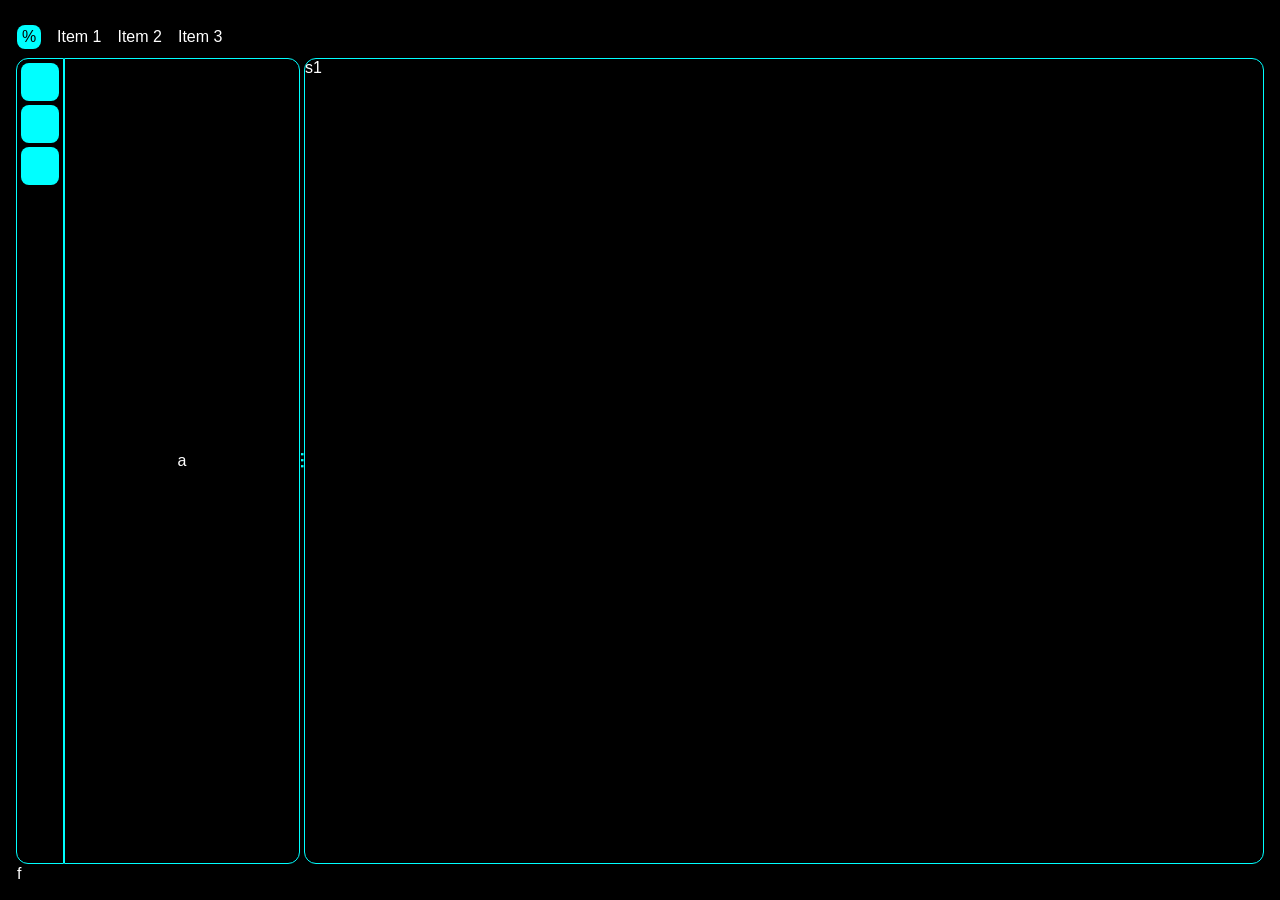
==== index.html @ e83f810a "Initial commit Co-Authored-By: Claude Opus 5.5 <noreply@anthropic.com>" ====
<!DOCTYPE html>
<html lang="pt-BR">
    <head>
        <meta charset="UTF-8">
        <meta name="viewport" content="width=device-width, initial-scale=1.0">
        <title>Design Pattern</title>
        <link rel="stylesheet" href="style.css">
    </head>
    <body>
        <header id="mHeader">
            <div id="mLogo">%</div>
            <ul id="mMenu">
                <li>Item 1</li>
                <li>Item 2</li>
                <li>Item 3</li>
            </ul>
        </header>
        <nav id="mNav">
            <ul>
                <li></li>
                <li></li>
                <li></li>
            </ul>
        </nav>
        <aside id="mAside">
            <span>a</span>
            <span class="aside-indicator">...</span>
        </aside>
        <main id="mMain">
            <section>s1</section>
            <section></section>
        </main>
        <footer id="mFooter">f</footer>
    </body>
</html>
---- style.css ----
* {
    margin: 0;
    padding: 0;
    box-sizing: border-box;
    font-family: sans-serif;
}

body {
    height: 100dvh;
    background-color: black;
    display: grid;
    grid-template-rows: auto 1fr auto;
    grid-template-columns: 48px 1fr 4fr;
    grid-template-areas:
        "mHeader mHeader mHeader"
        "mNav mAside mMain"
        "mFooter mFooter mFooter";
    padding: 1rem;
}

body > * {
    border: 1px solid #000;
    color: #fff;
}

#mHeader, #mNav, #mAside, #mMain, #mFooter {
    
}

#mHeader {
    grid-area: mHeader;
    display: grid;
    grid-auto-flow: column;
    grid-template-columns: auto 1fr;
    gap: 0.5rem;
    #mLogo {
        display: grid;
        place-items: center;
        background-color: #0ff;
        color: #000;
        width: 24px;
        height: 24px;
        margin-block: 0.5rem;
        border-radius: 0.5rem;
    }
    #mMenu {
        display: grid;
        grid-auto-flow: column;
        justify-content: start;
        li {
            list-style: none;
            padding-inline: 0.5rem;
            background-color: #000;
            height: 24px;
            margin-block: 0.5rem;
            border-radius: 0.5rem;
            cursor: pointer;
            display: grid;
            place-items: center;
            &:hover {
                background-color: #0ff;
                color: #000;
            }
        }
    }
}
#mNav {
    grid-area: mNav;
    border-color: #0ff;
    border-radius: 0.75rem 0 0 0.75rem;
    ul {
        list-style: none;
        display: grid;
        gap: 0.25rem;
        padding: 0.25rem;
        li {
            background-color: #0ff;
            aspect-ratio: 1/1;
            border-radius: 0.5rem;
            cursor: pointer;
            display: grid;
            place-items: center;
            &:hover {
                background-color: #0ff;
                color: #000;
            }
        }
    }
}
#mAside {
    grid-area: mAside;
    border-color: #0ff;
    border-radius: 0 0.75rem 0.75rem 0;
    margin-right: .25rem;
    position: relative;
    display: grid;
    place-items: center;
}

.aside-indicator {
    position: absolute;
    right: -1.00em;
    top: 50%;
    transform: translateY(-50%) rotate(90deg);
    color: #0ff;
    font-weight: 700;
    letter-spacing: 0.1rem;
    line-height: 1;
}

#mMain {
    grid-area: mMain;
    border-color: #0ff;
    border-radius: 0.75rem;
}
#mFooter {
    grid-area: mFooter;
}
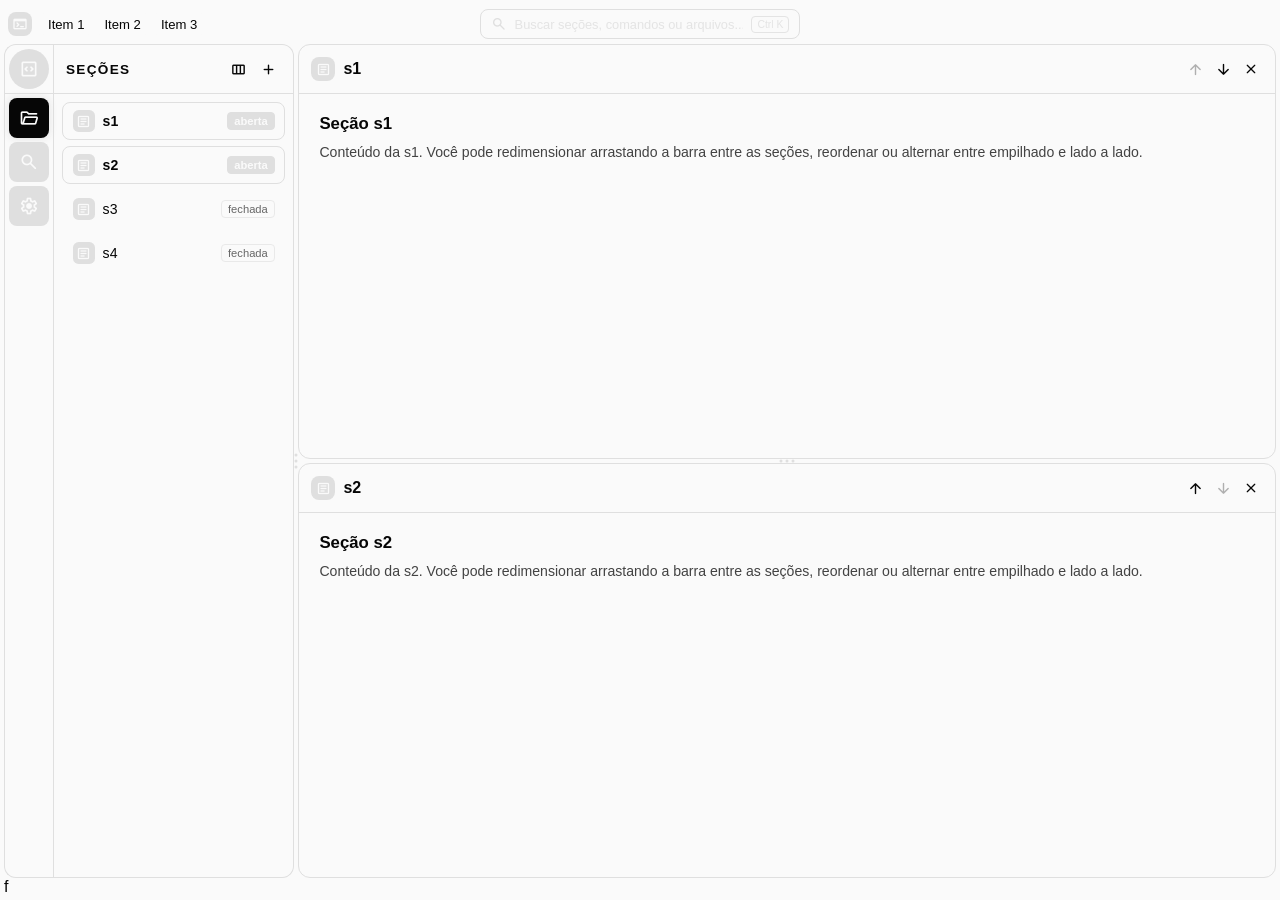
==== commit 3c49e1fc: "Atualiza interface principal do mockup" ====
--- a/index.html
+++ b/index.html
@@ -4,32 +4,81 @@
         <meta charset="UTF-8">
         <meta name="viewport" content="width=device-width, initial-scale=1.0">
         <title>Design Pattern</title>
+        <link rel="preconnect" href="https://fonts.googleapis.com">
+        <link rel="preconnect" href="https://fonts.gstatic.com" crossorigin>
+        <link href="https://fonts.googleapis.com/css2?family=Google+Sans+Flex:wght@100..900&family=Material+Symbols+Rounded:opsz,wght,FILL,GRAD@20..48,100..700,0..1,-50..200&display=swap" rel="stylesheet">
         <link rel="stylesheet" href="style.css">
     </head>
     <body>
         <header id="mHeader">
-            <div id="mLogo">%</div>
-            <ul id="mMenu">
-                <li>Item 1</li>
-                <li>Item 2</li>
-                <li>Item 3</li>
-            </ul>
+            <div class="header-left">
+                <div id="mLogo"><span class="material-symbols-rounded">terminal</span></div>
+                <ul id="mMenu">
+                    <li>Item 1</li>
+                    <li>Item 2</li>
+                    <li>Item 3</li>
+                </ul>
+            </div>
+
+            <div class="header-center">
+                <div id="smartSearchBar" class="smart-search-bar" role="search">
+                    <span class="material-symbols-rounded search-icon">search</span>
+                    <input type="text" id="smartSearchInput" class="smart-search-input" placeholder="Buscar seções, comandos ou arquivos... (Ctrl + K)" autocomplete="off" spellcheck="false">
+                    <kbd class="search-shortcut-badge">Ctrl K</kbd>
+                </div>
+                <div id="searchDropdown" class="search-dropdown" style="display: none;">
+                    <div id="searchResults" class="search-results"></div>
+                    <div class="search-footer">
+                        <span><kbd>↑</kbd><kbd>↓</kbd> Navegar</span>
+                        <span><kbd>↵</kbd> Selecionar</span>
+                        <span><kbd>Esc</kbd> Fechar</span>
+                    </div>
+                </div>
+            </div>
+
+            <div class="header-right" aria-hidden="true"></div>
         </header>
+
         <nav id="mNav">
+            <div class="nav-logo"><span class="material-symbols-rounded">code_blocks</span></div>
+            <div class="nav-divider" aria-hidden="true"></div>
             <ul>
-                <li></li>
-                <li></li>
-                <li></li>
+                <li id="navItemExplorer" class="nav-item is-active" title="Explorador de Seções (Item 1)">
+                    <span class="material-symbols-rounded">folder_open</span>
+                </li>
+                <li class="nav-item" title="Pesquisa">
+                    <span class="material-symbols-rounded">search</span>
+                </li>
+                <li class="nav-item" title="Configurações">
+                    <span class="material-symbols-rounded">settings</span>
+                </li>
             </ul>
         </nav>
+
+        <div id="mNavDivider" aria-hidden="true"></div>
+
         <aside id="mAside">
-            <span>a</span>
-            <span class="aside-indicator">...</span>
+            <header class="aside-header">
+                <span class="aside-title">SEÇÕES</span>
+                <div class="aside-actions">
+                    <button id="btnToggleLayout" class="aside-btn" title="Alternar layout (Empilhado / Lado a Lado)" type="button">
+                        <span class="material-symbols-rounded">view_agenda</span>
+                    </button>
+                    <button id="btnAddSection" class="aside-btn" title="Adicionar nova seção" type="button">
+                        <span class="material-symbols-rounded">add</span>
+                    </button>
+                </div>
+            </header>
+            <div id="asideSectionList" class="aside-section-list"></div>
+            <span class="aside-indicator" title="Arraste para redimensionar"><span class="indicator-dots"><i class="dot"></i><i class="dot"></i><i class="dot"></i></span></span>
         </aside>
+
         <main id="mMain">
-            <section>s1</section>
-            <section></section>
+            <!-- Renderizado dinamicamente pelo main.js -->
         </main>
+
         <footer id="mFooter">f</footer>
+
+        <script src="main.js"></script>
     </body>
-</html>+</html>
--- a/style.css
+++ b/style.css
@@ -1,118 +1,939 @@
+:root {
+    /* Dimensões base consistentes */
+    --nav-item-size: 40px;                 /* Tamanho exato do item (40x40px) */
+    --nav-padding: 4px;                    /* Padding interno do Nav */
+    --nav-width: calc(var(--nav-item-size) + (var(--nav-padding) * 2) + 1px); /* 40 + 8 + 1 (borda) = 49px */
+    --header-height: 49px;                 /* Altura consistente dos cabeçalhos (.section-header, .aside-header) perfeitamente alinhada com o topo do nav */
+    --gap-size: 4px;                      /* 4px de gap padrão */
+    
+    /* Cores do seu tema */
+    --color-black: #fafafa;
+    --color-white: #060606;
+    --color-cyan: #dfdfdf;
+    --color-transparent: transparent;
+}
+
 * {
     margin: 0;
     padding: 0;
     box-sizing: border-box;
-    font-family: sans-serif;
+    font-family: 'Google Sans Flex', -apple-system, BlinkMacSystemFont, sans-serif;
+}
+
+button, input, textarea, select {
+    font-family: inherit;
+}
+
+/* ================= MATERIAL SYMBOLS ROUNDED ================= */
+.material-symbols-rounded {
+    font-family: 'Material Symbols Rounded';
+    font-weight: normal;
+    font-style: normal;
+    font-size: 20px;
+    line-height: 1;
+    display: inline-block;
+    text-transform: none;
+    letter-spacing: normal;
+    word-wrap: normal;
+    white-space: nowrap;
+    direction: ltr;
+    -webkit-font-smoothing: antialiased;
+    font-variation-settings: 'FILL' 0, 'wght' 400, 'GRAD' 0, 'opsz' 24;
+    user-select: none;
+}
+
+#mLogo .material-symbols-rounded {
+    font-size: 16px;
+}
+
+.nav-logo .material-symbols-rounded,
+.nav-item .material-symbols-rounded {
+    font-size: 20px;
+}
+
+.section-icon .material-symbols-rounded,
+.aside-item-icon .material-symbols-rounded {
+    font-size: 15px;
+}
+
+.section-btn .material-symbols-rounded,
+.aside-btn .material-symbols-rounded {
+    font-size: 17px;
+}
+
+.section-close .material-symbols-rounded {
+    font-size: 16px;
+}
+
+.empty-state-icon .material-symbols-rounded {
+    font-size: 34px;
 }
 
 body {
     height: 100dvh;
-    background-color: black;
+    background-color: var(--color-black);
     display: grid;
     grid-template-rows: auto 1fr auto;
-    grid-template-columns: 48px 1fr 4fr;
+    grid-template-columns: var(--nav-width) 1px var(--aside-width, 1fr) 4fr;
     grid-template-areas:
-        "mHeader mHeader mHeader"
-        "mNav mAside mMain"
-        "mFooter mFooter mFooter";
-    padding: 1rem;
+        "mHeader mHeader mHeader mHeader"
+        "mNav mNavDivider mAside mMain"
+        "mFooter mFooter mFooter mFooter";
+    padding: var(--gap-size);
+    overflow: hidden;
 }
 
 body > * {
-    border: 1px solid #000;
-    color: #fff;
-}
-
-#mHeader, #mNav, #mAside, #mMain, #mFooter {
-    
-}
-
+    color: var(--color-white);
+}
+
+/* ================= HEADER SUPERIOR ================= */
 #mHeader {
     grid-area: mHeader;
     display: grid;
-    grid-auto-flow: column;
-    grid-template-columns: auto 1fr;
+    grid-template-columns: 1fr auto 1fr;
+    align-items: center;
+    position: relative;
+    padding-inline: 0.25rem;
+    z-index: 100;
+}
+
+.header-left {
+    display: flex;
+    align-items: center;
     gap: 0.5rem;
+    justify-self: start;
+
     #mLogo {
         display: grid;
         place-items: center;
-        background-color: #0ff;
-        color: #000;
+        background-color: var(--color-cyan);
+        color: var(--color-black);
         width: 24px;
         height: 24px;
         margin-block: 0.5rem;
         border-radius: 0.5rem;
     }
+
     #mMenu {
-        display: grid;
-        grid-auto-flow: column;
-        justify-content: start;
+        display: flex;
+        align-items: center;
+        gap: 0.25rem;
+
         li {
             list-style: none;
             padding-inline: 0.5rem;
-            background-color: #000;
+            background-color: var(--color-black);
             height: 24px;
             margin-block: 0.5rem;
             border-radius: 0.5rem;
             cursor: pointer;
             display: grid;
             place-items: center;
+            font-size: 0.82rem;
+            transition: background-color 120ms ease;
+
             &:hover {
-                background-color: #0ff;
-                color: #000;
+                background-color: var(--color-cyan);
+                color: var(--color-black);
             }
         }
     }
 }
+
+.header-center {
+    display: flex;
+    justify-content: center;
+    position: relative;
+    width: 100%;
+    min-width: 320px;
+    max-width: 480px;
+    justify-self: center;
+}
+
+/* Barra de busca inteligente */
+.smart-search-bar {
+    width: 100%;
+    height: 30px;
+    background-color: var(--color-black);
+    border: 1px solid var(--color-cyan);
+    border-radius: 0.5rem;
+    display: flex;
+    align-items: center;
+    padding: 0 0.6rem;
+    gap: 0.5rem;
+    cursor: text;
+    transition: border-color 150ms ease, box-shadow 150ms ease, background-color 150ms ease;
+
+    &:hover {
+        border-color: var(--color-white);
+        box-shadow: 0 0 0.4rem var(--color-cyan);
+    }
+
+    &:focus-within {
+        border-color: var(--color-white);
+        box-shadow: 0 0 0.6rem var(--color-cyan);
+        background-color: var(--color-black);
+    }
+
+    .search-icon {
+        font-size: 16px;
+        color: var(--color-cyan);
+        flex-shrink: 0;
+        transition: color 150ms ease;
+    }
+
+    &:focus-within .search-icon {
+        color: var(--color-white);
+    }
+
+    .smart-search-input {
+        background: transparent;
+        border: 0;
+        outline: none;
+        color: var(--color-white);
+        font-size: 0.82rem;
+        width: 100%;
+        line-height: 1;
+
+        &::placeholder {
+            color: var(--color-cyan);
+            opacity: 0.8;
+            font-size: 0.8rem;
+        }
+    }
+
+    .search-shortcut-badge {
+        font-size: 0.65rem;
+        padding: 2px 5px;
+        border-radius: 4px;
+        border: 1px solid var(--color-cyan);
+        color: var(--color-cyan);
+        white-space: nowrap;
+        opacity: 0.8;
+        flex-shrink: 0;
+        font-family: inherit;
+        user-select: none;
+    }
+}
+
+/* Painel suspenso de resultados inteligentes */
+.search-dropdown {
+    position: absolute;
+    top: calc(100% + 6px);
+    left: 0;
+    right: 0;
+    background-color: var(--color-black);
+    border: 1px solid var(--color-cyan);
+    border-radius: 0.75rem;
+    box-shadow: 0 10px 28px rgba(0, 0, 0, 0.2), 0 0 0.6rem var(--color-cyan);
+    z-index: 200;
+    overflow: hidden;
+    animation: searchDropdownFade 150ms ease;
+}
+
+@keyframes searchDropdownFade {
+    from { opacity: 0; transform: translateY(-4px); }
+    to { opacity: 1; transform: translateY(0); }
+}
+
+.search-results {
+    max-height: 320px;
+    overflow-y: auto;
+    padding: 0.4rem;
+    display: flex;
+    flex-direction: column;
+    gap: 0.2rem;
+}
+
+.search-category-title {
+    font-size: 0.68rem;
+    font-weight: 700;
+    letter-spacing: 0.08rem;
+    text-transform: uppercase;
+    color: var(--color-cyan);
+    opacity: 0.9;
+    padding: 0.4rem 0.5rem 0.2rem;
+}
+
+.search-item {
+    display: grid;
+    grid-template-columns: 24px 1fr auto;
+    gap: 0.5rem;
+    align-items: center;
+    padding: 0.45rem 0.6rem;
+    border-radius: 0.45rem;
+    cursor: pointer;
+    font-size: 0.85rem;
+    color: var(--color-white);
+    transition: background-color 100ms ease;
+    user-select: none;
+
+    .search-item-icon {
+        width: 24px;
+        height: 24px;
+        border-radius: 0.35rem;
+        background-color: var(--color-cyan);
+        color: var(--color-black);
+        display: grid;
+        place-items: center;
+        font-size: 15px;
+    }
+
+    .search-item-title {
+        overflow: hidden;
+        text-overflow: ellipsis;
+        white-space: nowrap;
+
+        mark {
+            background-color: transparent;
+            color: var(--color-cyan);
+            font-weight: 700;
+            text-decoration: underline;
+        }
+    }
+
+    .search-item-hint {
+        font-size: 0.7rem;
+        opacity: 0.7;
+        padding: 2px 6px;
+        border-radius: 4px;
+        border: 1px solid var(--color-cyan);
+    }
+
+    &:hover,
+    &.is-selected {
+        background-color: var(--color-cyan);
+        color: var(--color-black);
+
+        .search-item-icon {
+            background-color: var(--color-white);
+            color: var(--color-black);
+        }
+
+        .search-item-title mark {
+            color: var(--color-black);
+            text-decoration: none;
+            font-weight: 800;
+        }
+
+        .search-item-hint {
+            border-color: var(--color-black);
+            opacity: 1;
+        }
+    }
+}
+
+.search-no-results {
+    padding: 1.25rem;
+    text-align: center;
+    font-size: 0.85rem;
+    opacity: 0.7;
+    color: var(--color-white);
+}
+
+.search-footer {
+    display: flex;
+    justify-content: flex-end;
+    gap: 0.75rem;
+    padding: 0.4rem 0.75rem;
+    border-top: 1px solid var(--color-cyan);
+    background-color: var(--color-black);
+    font-size: 0.7rem;
+    opacity: 0.7;
+
+    span {
+        display: flex;
+        align-items: center;
+        gap: 0.25rem;
+
+        kbd {
+            padding: 1px 4px;
+            border: 1px solid var(--color-cyan);
+            border-radius: 3px;
+            font-size: 0.65rem;
+        }
+    }
+}
+
+.header-right {
+    display: flex;
+    align-items: center;
+    justify-content: flex-end;
+    justify-self: end;
+}
+
+/* ================= NAV (ACTIVITY BAR) ================= */
 #mNav {
     grid-area: mNav;
-    border-color: #0ff;
+    border: 1px solid var(--color-cyan);
+    border-right: 0;
     border-radius: 0.75rem 0 0 0.75rem;
+    display: flex;
+    flex-direction: column;
+    align-items: center;
+    padding-block: var(--nav-padding);
+    padding-inline: 0;
+    gap: var(--nav-padding);
+    width: var(--nav-width);
+
+    > .nav-logo {
+        width: var(--nav-item-size);
+        height: var(--nav-item-size);
+        background-color: var(--color-cyan);
+        color: var(--color-black);
+        border-radius: 50%;
+        cursor: pointer;
+        display: grid;
+        place-items: center;
+        flex-shrink: 0;
+    }
+
+    > .nav-divider {
+        width: 100%;
+        height: 1px;
+        background-color: var(--color-cyan);
+        flex-shrink: 0;
+    }
+
     ul {
         list-style: none;
-        display: grid;
-        gap: 0.25rem;
-        padding: 0.25rem;
+        display: flex;
+        flex-direction: column;
+        align-items: center;
+        gap: var(--nav-padding);
+        width: 100%;
+
         li {
-            background-color: #0ff;
-            aspect-ratio: 1/1;
+            background-color: var(--color-cyan);
+            color: var(--color-black);
+            width: var(--nav-item-size);
+            height: var(--nav-item-size);
             border-radius: 0.5rem;
             cursor: pointer;
             display: grid;
             place-items: center;
+            flex-shrink: 0;
+            transition: background-color 150ms ease, box-shadow 150ms ease;
+
             &:hover {
-                background-color: #0ff;
-                color: #000;
+                background-color: var(--color-white);
+                color: var(--color-black);
             }
-        }
-    }
-}
+
+            &.is-active {
+                background-color: var(--color-white);
+                color: var(--color-black);
+                box-shadow: 0 0 0.5rem var(--color-cyan);
+            }
+        }
+    }
+}
+
+#mNavDivider {
+    grid-area: mNavDivider;
+    border: 0;
+    background-color: var(--color-cyan);
+}
+
+/* ================= ASIDE ================= */
 #mAside {
     grid-area: mAside;
-    border-color: #0ff;
+    border: 1px solid var(--color-cyan);
+    border-left: 0;
     border-radius: 0 0.75rem 0.75rem 0;
-    margin-right: .25rem;
+    margin-right: var(--gap-size);
     position: relative;
+    display: flex;
+    flex-direction: column;
+    overflow: visible;
+}
+
+.aside-header {
+    width: 100%;
+    height: var(--header-height);
+    padding-inline: 0.75rem;
+    display: flex;
+    align-items: center;
+    justify-content: space-between;
+    border-bottom: 1px solid var(--color-cyan);
+    flex-shrink: 0;
+}
+
+.aside-title {
+    font-size: 0.85rem;
+    font-weight: 700;
+    letter-spacing: 0.08rem;
+    color: var(--color-white);
+}
+
+.aside-actions {
+    display: flex;
+    align-items: center;
+    gap: 0.25rem;
+}
+
+.aside-btn {
+    width: 26px;
+    height: 26px;
+    border: 0;
+    background-color: transparent;
+    color: var(--color-white);
+    border-radius: 0.35rem;
+    cursor: pointer;
     display: grid;
     place-items: center;
-}
-
+    font-size: 1rem;
+    line-height: 1;
+
+    &:hover {
+        background-color: var(--color-cyan);
+        color: var(--color-black);
+    }
+}
+
+/* ================= ASIDE SECTION LIST ================= */
+.aside-section-list {
+    display: flex;
+    flex-direction: column;
+    gap: 0.35rem;
+    padding: 0.5rem;
+    overflow-y: auto;
+    flex: 1;
+}
+
+.aside-section-item {
+    display: grid;
+    grid-template-columns: 22px 1fr auto;
+    gap: 0.5rem;
+    align-items: center;
+    padding: 0.45rem 0.6rem;
+    border-radius: 0.5rem;
+    cursor: pointer;
+    user-select: none;
+    font-size: 0.88rem;
+    border: 1px solid transparent;
+    transition: background-color 120ms ease, border-color 120ms ease;
+
+    &:hover {
+        background-color: var(--color-cyan);
+        color: var(--color-black);
+    }
+
+    &.is-open {
+        border-color: var(--color-cyan);
+        font-weight: 600;
+    }
+}
+
+.aside-item-icon {
+    width: 22px;
+    height: 22px;
+    border-radius: 0.35rem;
+    background-color: var(--color-cyan);
+    color: var(--color-black);
+    display: grid;
+    place-items: center;
+    font-size: 0.75rem;
+    font-weight: bold;
+}
+
+.aside-item-title {
+    overflow: hidden;
+    text-overflow: ellipsis;
+    white-space: nowrap;
+}
+
+.aside-item-badge {
+    font-size: 0.7rem;
+    padding: 2px 6px;
+    border-radius: 4px;
+    opacity: 0.6;
+    border: 1px solid var(--color-cyan);
+}
+
+.aside-section-item.is-open .aside-item-badge {
+    opacity: 1;
+    background-color: var(--color-cyan);
+    color: var(--color-black);
+}
+
+.aside-section-item:hover.is-open .aside-item-badge {
+    background-color: var(--color-white);
+    color: var(--color-black);
+}
+
+/* ================= RESIZE INDICATOR ASIDE ================= */
 .aside-indicator {
     position: absolute;
-    right: -1.00em;
-    top: 50%;
-    transform: translateY(-50%) rotate(90deg);
-    color: #0ff;
-    font-weight: 700;
-    letter-spacing: 0.1rem;
-    line-height: 1;
-}
-
+    left: calc(100% + 1px);
+    top: 0;
+    bottom: 0;
+    width: var(--gap-size);
+    cursor: col-resize;
+    user-select: none;
+    z-index: 20;
+    display: flex;
+    align-items: center;
+    justify-content: center;
+    background-color: transparent;
+    transition: background-color 150ms ease, box-shadow 150ms ease;
+    flex-shrink: 0;
+    margin: 0;
+
+    &::before {
+        content: '';
+        position: absolute;
+        left: -4px;
+        right: -4px;
+        top: 0;
+        bottom: 0;
+    }
+
+    .indicator-dots {
+        position: absolute;
+        top: 50%;
+        left: 50%;
+        transform: translate(-50%, -50%);
+        display: flex;
+        flex-direction: column;
+        align-items: center;
+        justify-content: center;
+        gap: 3px;
+        pointer-events: none;
+        z-index: 2;
+
+        .dot {
+            width: 3px;
+            height: 3px;
+            background-color: var(--color-cyan);
+            border-radius: 50%;
+            display: block;
+            transition: background-color 150ms ease;
+            flex-shrink: 0;
+        }
+    }
+
+    &:hover {
+        background-color: var(--color-white);
+        box-shadow: 0 0 0.5rem var(--color-cyan);
+        border-radius: 2px;
+
+        .indicator-dots .dot {
+            background-color: var(--color-black);
+        }
+    }
+}
+
+/* ================= MAIN (FLEX LAYOUT DINÂMICO) ================= */
 #mMain {
     grid-area: mMain;
-    border-color: #0ff;
+    position: relative;
+    display: flex;
+    flex-direction: column;
+    gap: 0;
+    overflow: visible;
+    min-height: 0;
+    min-width: 0;
+}
+
+#mMain.is-side-by-side {
+    flex-direction: row;
+}
+
+/* ================= SEÇÕES NO MAIN ================= */
+.main-section {
+    display: flex;
+    flex-direction: column;
+    border: 1px solid var(--color-cyan);
     border-radius: 0.75rem;
-}
+    position: relative;
+    overflow: visible;
+    min-height: 60px;
+    min-width: 60px;
+    flex: 1 1 0px;
+    background-color: var(--color-black);
+    transition: box-shadow 150ms ease, border-color 150ms ease;
+
+    &.is-drag-over {
+        border-color: var(--color-white);
+        box-shadow: 0 0 0.75rem var(--color-cyan);
+    }
+}
+
+.section-header {
+    width: 100%;
+    height: var(--header-height);
+    padding-inline: 0.75rem;
+    display: flex;
+    align-items: center;
+    justify-content: space-between;
+    border-bottom: 1px solid var(--color-cyan);
+    border-radius: 0.75rem 0.75rem 0 0;
+    flex-shrink: 0;
+    cursor: grab;
+    user-select: none;
+
+    &:active {
+        cursor: grabbing;
+    }
+}
+
+.section-header-left {
+    display: flex;
+    align-items: center;
+    gap: 0.5rem;
+    min-width: 0;
+}
+
+.section-icon {
+    width: 24px;
+    height: 24px;
+    display: grid;
+    place-items: center;
+    background-color: var(--color-cyan);
+    color: var(--color-black);
+    border-radius: 0.5rem;
+    flex-shrink: 0;
+}
+
+.section-title {
+    min-width: 0;
+    font-weight: 600;
+}
+
+.section-header-actions {
+    display: flex;
+    align-items: center;
+    gap: 0.25rem;
+}
+
+.section-btn {
+    width: 24px;
+    height: 24px;
+    border: 0;
+    padding: 0;
+    display: grid;
+    place-items: center;
+    background-color: var(--color-transparent);
+    color: var(--color-white);
+    font: inherit;
+    font-size: 0.9rem;
+    line-height: 1;
+    cursor: pointer;
+    border-radius: 0.25rem;
+
+    &:hover {
+        background-color: var(--color-cyan);
+        color: var(--color-black);
+    }
+}
+
+.section-close {
+    width: 24px;
+    height: 24px;
+    border: 0;
+    padding: 0;
+    display: grid;
+    place-items: center;
+    background-color: var(--color-transparent);
+    color: var(--color-white);
+    font: inherit;
+    font-size: 1.1rem;
+    line-height: 1;
+    cursor: pointer;
+    border-radius: 0.25rem;
+
+    &:hover {
+        background-color: var(--color-cyan);
+        color: var(--color-black);
+    }
+}
+
+.section-body {
+    padding: 1.25rem;
+    flex: 1;
+    overflow-y: auto;
+    color: var(--color-white);
+
+    h3 {
+        font-size: 1.05rem;
+        margin-bottom: 0.5rem;
+        font-weight: 600;
+    }
+
+    p {
+        font-size: 0.88rem;
+        opacity: 0.75;
+        line-height: 1.45;
+    }
+}
+
+/* ================= DIVISÓRIAS ENTRE SEÇÕES ================= */
+.section-divider {
+    position: relative;
+    width: 100%;
+    height: var(--gap-size);
+    cursor: row-resize;
+    user-select: none;
+    z-index: 20;
+    display: flex;
+    align-items: center;
+    justify-content: center;
+    background-color: transparent;
+    transition: background-color 150ms ease, box-shadow 150ms ease;
+    flex-shrink: 0;
+    margin: 0;
+
+    &::before {
+        content: '';
+        position: absolute;
+        top: -4px;
+        bottom: -4px;
+        left: 0;
+        right: 0;
+    }
+
+    .indicator-dots {
+        position: absolute;
+        top: 50%;
+        left: 50%;
+        transform: translate(-50%, -50%);
+        display: flex;
+        flex-direction: row;
+        align-items: center;
+        justify-content: center;
+        gap: 3px;
+        pointer-events: none;
+        z-index: 2;
+
+        .dot {
+            width: 3px;
+            height: 3px;
+            background-color: var(--color-cyan);
+            border-radius: 50%;
+            display: block;
+            transition: background-color 150ms ease;
+            flex-shrink: 0;
+        }
+    }
+
+    &:hover {
+        background-color: var(--color-white);
+        box-shadow: 0 0 0.5rem var(--color-cyan);
+        border-radius: 2px;
+
+        .indicator-dots .dot {
+            background-color: var(--color-black);
+        }
+    }
+}
+
+#mMain.is-side-by-side .section-divider {
+    width: var(--gap-size);
+    height: 100%;
+    cursor: col-resize;
+    margin: 0;
+
+    &::before {
+        content: '';
+        position: absolute;
+        left: -4px;
+        right: -4px;
+        top: 0;
+        bottom: 0;
+    }
+
+    .indicator-dots {
+        flex-direction: column;
+    }
+}
+
+/* ================= ESTADO VAZIO (NENHUMA SEÇÃO ABERTA) ================= */
+.empty-state {
+    width: 100%;
+    height: 100%;
+    border: 1px solid var(--color-cyan);
+    border-radius: 0.75rem;
+    display: flex;
+    flex-direction: column;
+    align-items: center;
+    justify-content: center;
+    text-align: center;
+    padding: 2.5rem;
+    gap: 1rem;
+    background-color: var(--color-black);
+    color: var(--color-white);
+    animation: fadeIn 200ms ease;
+}
+
+@keyframes fadeIn {
+    from { opacity: 0; transform: scale(0.98); }
+    to { opacity: 1; transform: scale(1); }
+}
+
+.empty-state-icon {
+    width: 64px;
+    height: 64px;
+    border-radius: 1.25rem;
+    background-color: var(--color-cyan);
+    color: var(--color-black);
+    display: grid;
+    place-items: center;
+    font-size: 2rem;
+    font-weight: 700;
+    box-shadow: 0 0 1rem rgba(223, 223, 223, 0.2);
+}
+
+.empty-state-title {
+    font-size: 1.35rem;
+    font-weight: 600;
+}
+
+.empty-state-desc {
+    font-size: 0.92rem;
+    opacity: 0.75;
+    max-width: 400px;
+    line-height: 1.5;
+}
+
+.empty-state-btn {
+    margin-top: 0.5rem;
+    padding: 0.65rem 1.25rem;
+    background-color: var(--color-cyan);
+    color: var(--color-black);
+    border: 0;
+    border-radius: 0.5rem;
+    font-weight: 600;
+    font-size: 0.95rem;
+    cursor: pointer;
+    transition: background-color 150ms ease, box-shadow 150ms ease, transform 100ms ease;
+
+    &:hover {
+        background-color: var(--color-white);
+        box-shadow: 0 0 0.6rem var(--color-cyan);
+        transform: translateY(-1px);
+    }
+
+    &:active {
+        transform: translateY(0);
+    }
+}
+
+/* ================= FOOTER ================= */
 #mFooter {
     grid-area: mFooter;
-}+}
+
+/* ================= ACTIVE DRAG STATES ================= */
+body.is-resizing-col,
+body.is-resizing-col * {
+    cursor: col-resize !important;
+    user-select: none !important;
+}
+
+body.is-resizing-row,
+body.is-resizing-row * {
+    cursor: row-resize !important;
+    user-select: none !important;
+}
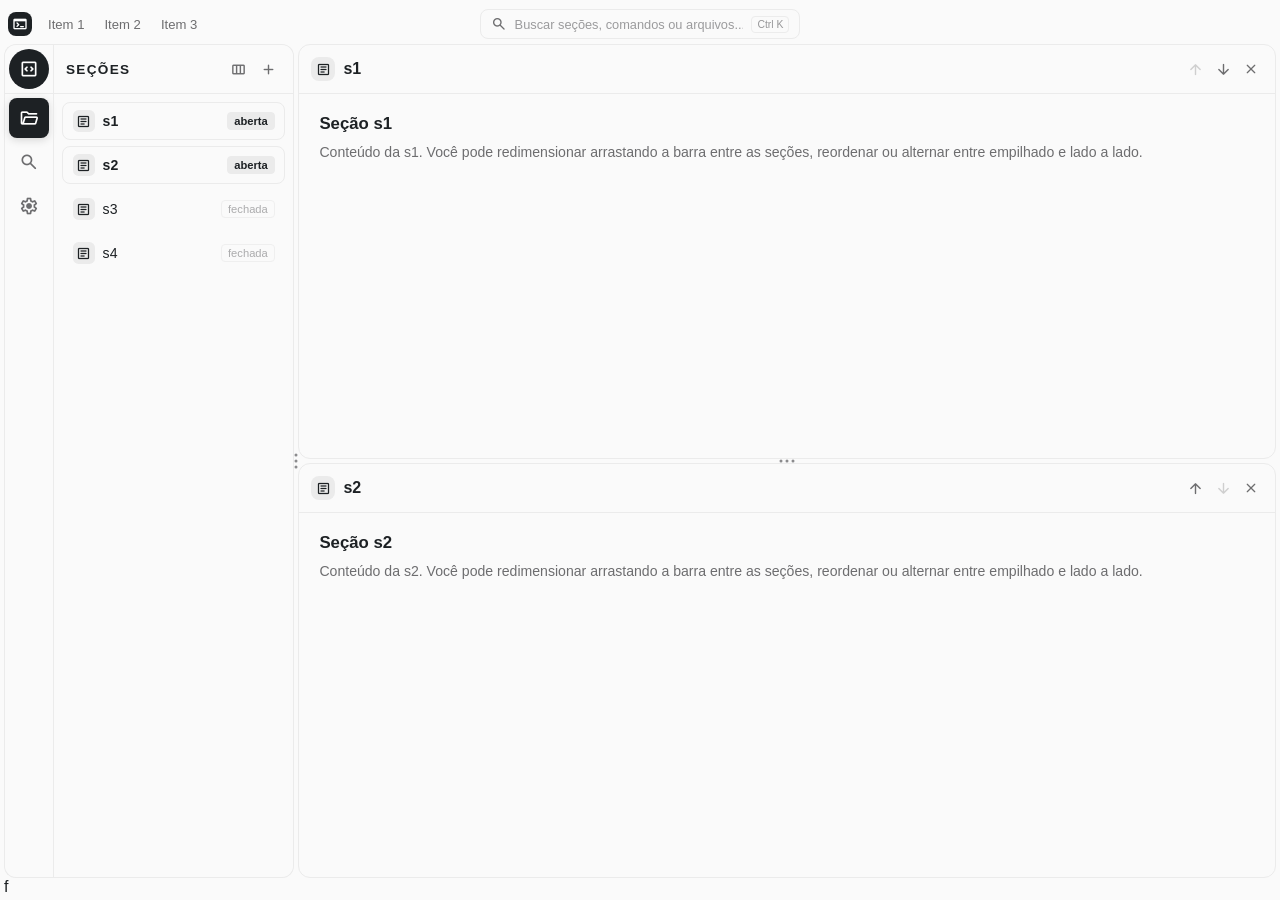
==== commit 69b0f06d: "Atualiza interface e comportamento" ====
--- a/index.html
+++ b/index.html
@@ -67,6 +67,9 @@
                     <button id="btnAddSection" class="aside-btn" title="Adicionar nova seção" type="button">
                         <span class="material-symbols-rounded">add</span>
                     </button>
+                    <button id="btnCloseAsideMobile" class="aside-btn aside-close-mobile" title="Recolher painel" type="button">
+                        <span class="material-symbols-rounded">expand_more</span>
+                    </button>
                 </div>
             </header>
             <div id="asideSectionList" class="aside-section-list"></div>
--- a/style.css
+++ b/style.css
@@ -6,11 +6,20 @@
     --header-height: 49px;                 /* Altura consistente dos cabeçalhos (.section-header, .aside-header) perfeitamente alinhada com o topo do nav */
     --gap-size: 4px;                      /* 4px de gap padrão */
     
-    /* Cores do seu tema */
+    /* Cores extraídas diretamente da imagem de referência */
     --color-black: #fafafa;
-    --color-white: #060606;
-    --color-cyan: #dfdfdf;
+    --color-white: #1d2124;
+    --color-cyan: #ebebeb;
     --color-transparent: transparent;
+
+    /* Variáveis semânticas baseadas na paleta da imagem */
+    --color-text-primary: #1d2124;        /* Títulos e textos de destaque (#1d2124) */
+    --color-text-secondary: #6d6d6f;      /* Corpo, descrições e itens secundários (#6d6d6f) */
+    --color-text-muted: #8b8b8d;          /* Breadcrumbs, datas, legendas e atalhos (#8b8b8d) */
+    --color-outline: #ebebeb;             /* Contorno padrão de cards, inputs e divisórias (#ebebeb) */
+    --color-outline-focus: #d7d7d9;       /* Contorno em foco / hover (#d7d7d9) */
+    --color-bg-card: #ffffff;             /* Fundo branco dos cards (#ffffff) */
+    --color-bg-nav: #f9f9fa;              /* Fundo suave do menu/navegação (#f9f9fa) */
 }
 
 * {
@@ -107,8 +116,8 @@
     #mLogo {
         display: grid;
         place-items: center;
-        background-color: var(--color-cyan);
-        color: var(--color-black);
+        background-color: var(--color-text-primary);
+        color: #ffffff;
         width: 24px;
         height: 24px;
         margin-block: 0.5rem;
@@ -123,7 +132,8 @@
         li {
             list-style: none;
             padding-inline: 0.5rem;
-            background-color: var(--color-black);
+            background-color: transparent;
+            color: var(--color-text-secondary);
             height: 24px;
             margin-block: 0.5rem;
             border-radius: 0.5rem;
@@ -131,11 +141,11 @@
             display: grid;
             place-items: center;
             font-size: 0.82rem;
-            transition: background-color 120ms ease;
+            transition: background-color 120ms ease, color 120ms ease;
 
             &:hover {
-                background-color: var(--color-cyan);
-                color: var(--color-black);
+                background-color: var(--color-outline);
+                color: var(--color-text-primary);
             }
         }
     }
@@ -178,27 +188,27 @@
 
     .search-icon {
         font-size: 16px;
-        color: var(--color-cyan);
+        color: var(--color-text-secondary);
         flex-shrink: 0;
         transition: color 150ms ease;
     }
 
     &:focus-within .search-icon {
-        color: var(--color-white);
+        color: var(--color-text-primary);
     }
 
     .smart-search-input {
         background: transparent;
         border: 0;
         outline: none;
-        color: var(--color-white);
+        color: var(--color-text-primary);
         font-size: 0.82rem;
         width: 100%;
         line-height: 1;
 
         &::placeholder {
-            color: var(--color-cyan);
-            opacity: 0.8;
+            color: var(--color-text-muted);
+            opacity: 0.85;
             font-size: 0.8rem;
         }
     }
@@ -207,10 +217,10 @@
         font-size: 0.65rem;
         padding: 2px 5px;
         border-radius: 4px;
-        border: 1px solid var(--color-cyan);
-        color: var(--color-cyan);
+        border: 1px solid var(--color-outline);
+        color: var(--color-text-muted);
         white-space: nowrap;
-        opacity: 0.8;
+        opacity: 0.9;
         flex-shrink: 0;
         font-family: inherit;
         user-select: none;
@@ -251,8 +261,8 @@
     font-weight: 700;
     letter-spacing: 0.08rem;
     text-transform: uppercase;
-    color: var(--color-cyan);
-    opacity: 0.9;
+    color: var(--color-text-muted);
+    opacity: 1;
     padding: 0.4rem 0.5rem 0.2rem;
 }
 
@@ -273,11 +283,12 @@
         width: 24px;
         height: 24px;
         border-radius: 0.35rem;
-        background-color: var(--color-cyan);
-        color: var(--color-black);
+        background-color: var(--color-outline);
+        color: var(--color-text-primary);
         display: grid;
         place-items: center;
         font-size: 15px;
+        transition: background-color 100ms ease, color 100ms ease;
     }
 
     .search-item-title {
@@ -287,7 +298,7 @@
 
         mark {
             background-color: transparent;
-            color: var(--color-cyan);
+            color: var(--color-text-primary);
             font-weight: 700;
             text-decoration: underline;
         }
@@ -298,27 +309,29 @@
         opacity: 0.7;
         padding: 2px 6px;
         border-radius: 4px;
-        border: 1px solid var(--color-cyan);
+        border: 1px solid var(--color-outline);
+        color: var(--color-text-muted);
     }
 
     &:hover,
     &.is-selected {
-        background-color: var(--color-cyan);
-        color: var(--color-black);
+        background-color: var(--color-outline);
+        color: var(--color-text-primary);
 
         .search-item-icon {
-            background-color: var(--color-white);
-            color: var(--color-black);
+            background-color: var(--color-text-primary);
+            color: #ffffff;
         }
 
         .search-item-title mark {
-            color: var(--color-black);
-            text-decoration: none;
+            color: var(--color-text-primary);
+            text-decoration: underline;
             font-weight: 800;
         }
 
         .search-item-hint {
-            border-color: var(--color-black);
+            border-color: var(--color-text-secondary);
+            color: var(--color-text-primary);
             opacity: 1;
         }
     }
@@ -337,10 +350,10 @@
     justify-content: flex-end;
     gap: 0.75rem;
     padding: 0.4rem 0.75rem;
-    border-top: 1px solid var(--color-cyan);
+    border-top: 1px solid var(--color-outline);
     background-color: var(--color-black);
     font-size: 0.7rem;
-    opacity: 0.7;
+    color: var(--color-text-muted);
 
     span {
         display: flex;
@@ -349,9 +362,10 @@
 
         kbd {
             padding: 1px 4px;
-            border: 1px solid var(--color-cyan);
+            border: 1px solid var(--color-outline);
             border-radius: 3px;
             font-size: 0.65rem;
+            color: var(--color-text-muted);
         }
     }
 }
@@ -380,8 +394,8 @@
     > .nav-logo {
         width: var(--nav-item-size);
         height: var(--nav-item-size);
-        background-color: var(--color-cyan);
-        color: var(--color-black);
+        background-color: var(--color-text-primary);
+        color: #ffffff;
         border-radius: 50%;
         cursor: pointer;
         display: grid;
@@ -392,7 +406,7 @@
     > .nav-divider {
         width: 100%;
         height: 1px;
-        background-color: var(--color-cyan);
+        background-color: var(--color-outline);
         flex-shrink: 0;
     }
 
@@ -405,8 +419,8 @@
         width: 100%;
 
         li {
-            background-color: var(--color-cyan);
-            color: var(--color-black);
+            background-color: transparent;
+            color: var(--color-text-secondary);
             width: var(--nav-item-size);
             height: var(--nav-item-size);
             border-radius: 0.5rem;
@@ -414,17 +428,17 @@
             display: grid;
             place-items: center;
             flex-shrink: 0;
-            transition: background-color 150ms ease, box-shadow 150ms ease;
+            transition: background-color 150ms ease, color 150ms ease, box-shadow 150ms ease;
 
             &:hover {
-                background-color: var(--color-white);
-                color: var(--color-black);
+                background-color: var(--color-outline);
+                color: var(--color-text-primary);
             }
 
             &.is-active {
-                background-color: var(--color-white);
-                color: var(--color-black);
-                box-shadow: 0 0 0.5rem var(--color-cyan);
+                background-color: var(--color-text-primary);
+                color: #ffffff;
+                box-shadow: 0 2px 8px rgba(0, 0, 0, 0.15);
             }
         }
     }
@@ -478,18 +492,23 @@
     height: 26px;
     border: 0;
     background-color: transparent;
-    color: var(--color-white);
+    color: var(--color-text-secondary);
     border-radius: 0.35rem;
     cursor: pointer;
     display: grid;
     place-items: center;
     font-size: 1rem;
     line-height: 1;
+    transition: background-color 120ms ease, color 120ms ease;
 
     &:hover {
-        background-color: var(--color-cyan);
-        color: var(--color-black);
-    }
+        background-color: var(--color-outline);
+        color: var(--color-text-primary);
+    }
+}
+
+.aside-close-mobile {
+    display: none;
 }
 
 /* ================= ASIDE SECTION LIST ================= */
@@ -513,16 +532,18 @@
     user-select: none;
     font-size: 0.88rem;
     border: 1px solid transparent;
+    color: var(--color-text-primary);
     transition: background-color 120ms ease, border-color 120ms ease;
 
     &:hover {
-        background-color: var(--color-cyan);
-        color: var(--color-black);
+        background-color: var(--color-outline);
+        color: var(--color-text-primary);
     }
 
     &.is-open {
-        border-color: var(--color-cyan);
+        border-color: var(--color-outline);
         font-weight: 600;
+        color: var(--color-text-primary);
     }
 }
 
@@ -530,8 +551,8 @@
     width: 22px;
     height: 22px;
     border-radius: 0.35rem;
-    background-color: var(--color-cyan);
-    color: var(--color-black);
+    background-color: var(--color-outline);
+    color: var(--color-text-primary);
     display: grid;
     place-items: center;
     font-size: 0.75rem;
@@ -548,19 +569,20 @@
     font-size: 0.7rem;
     padding: 2px 6px;
     border-radius: 4px;
-    opacity: 0.6;
-    border: 1px solid var(--color-cyan);
+    opacity: 0.7;
+    border: 1px solid var(--color-outline);
+    color: var(--color-text-muted);
 }
 
 .aside-section-item.is-open .aside-item-badge {
     opacity: 1;
-    background-color: var(--color-cyan);
-    color: var(--color-black);
+    background-color: var(--color-outline);
+    color: var(--color-text-primary);
 }
 
 .aside-section-item:hover.is-open .aside-item-badge {
-    background-color: var(--color-white);
-    color: var(--color-black);
+    background-color: var(--color-text-primary);
+    color: #ffffff;
 }
 
 /* ================= RESIZE INDICATOR ASIDE ================= */
@@ -606,7 +628,7 @@
         .dot {
             width: 3px;
             height: 3px;
-            background-color: var(--color-cyan);
+            background-color: var(--color-text-muted);
             border-radius: 50%;
             display: block;
             transition: background-color 150ms ease;
@@ -615,12 +637,12 @@
     }
 
     &:hover {
-        background-color: var(--color-white);
-        box-shadow: 0 0 0.5rem var(--color-cyan);
+        background-color: var(--color-text-primary);
+        box-shadow: 0 0 0.5rem rgba(0, 0, 0, 0.15);
         border-radius: 2px;
 
         .indicator-dots .dot {
-            background-color: var(--color-black);
+            background-color: #ffffff;
         }
     }
 }
@@ -691,8 +713,8 @@
     height: 24px;
     display: grid;
     place-items: center;
-    background-color: var(--color-cyan);
-    color: var(--color-black);
+    background-color: var(--color-outline);
+    color: var(--color-text-primary);
     border-radius: 0.5rem;
     flex-shrink: 0;
 }
@@ -700,6 +722,7 @@
 .section-title {
     min-width: 0;
     font-weight: 600;
+    color: var(--color-text-primary);
 }
 
 .section-header-actions {
@@ -716,16 +739,17 @@
     display: grid;
     place-items: center;
     background-color: var(--color-transparent);
-    color: var(--color-white);
+    color: var(--color-text-secondary);
     font: inherit;
     font-size: 0.9rem;
     line-height: 1;
     cursor: pointer;
     border-radius: 0.25rem;
+    transition: background-color 120ms ease, color 120ms ease;
 
     &:hover {
-        background-color: var(--color-cyan);
-        color: var(--color-black);
+        background-color: var(--color-outline);
+        color: var(--color-text-primary);
     }
 }
 
@@ -737,16 +761,17 @@
     display: grid;
     place-items: center;
     background-color: var(--color-transparent);
-    color: var(--color-white);
+    color: var(--color-text-secondary);
     font: inherit;
     font-size: 1.1rem;
     line-height: 1;
     cursor: pointer;
     border-radius: 0.25rem;
+    transition: background-color 120ms ease, color 120ms ease;
 
     &:hover {
-        background-color: var(--color-cyan);
-        color: var(--color-black);
+        background-color: var(--color-outline);
+        color: var(--color-text-primary);
     }
 }
 
@@ -764,7 +789,7 @@
 
     p {
         font-size: 0.88rem;
-        opacity: 0.75;
+        color: var(--color-text-secondary);
         line-height: 1.45;
     }
 }
@@ -810,7 +835,7 @@
         .dot {
             width: 3px;
             height: 3px;
-            background-color: var(--color-cyan);
+            background-color: var(--color-text-muted);
             border-radius: 50%;
             display: block;
             transition: background-color 150ms ease;
@@ -819,12 +844,12 @@
     }
 
     &:hover {
-        background-color: var(--color-white);
-        box-shadow: 0 0 0.5rem var(--color-cyan);
+        background-color: var(--color-text-primary);
+        box-shadow: 0 0 0.5rem rgba(0, 0, 0, 0.15);
         border-radius: 2px;
 
         .indicator-dots .dot {
-            background-color: var(--color-black);
+            background-color: #ffffff;
         }
     }
 }
@@ -876,23 +901,24 @@
     width: 64px;
     height: 64px;
     border-radius: 1.25rem;
-    background-color: var(--color-cyan);
-    color: var(--color-black);
+    background-color: var(--color-outline);
+    color: var(--color-text-primary);
     display: grid;
     place-items: center;
     font-size: 2rem;
     font-weight: 700;
-    box-shadow: 0 0 1rem rgba(223, 223, 223, 0.2);
+    box-shadow: 0 2px 10px rgba(0, 0, 0, 0.05);
 }
 
 .empty-state-title {
     font-size: 1.35rem;
     font-weight: 600;
+    color: var(--color-text-primary);
 }
 
 .empty-state-desc {
     font-size: 0.92rem;
-    opacity: 0.75;
+    color: var(--color-text-secondary);
     max-width: 400px;
     line-height: 1.5;
 }
@@ -900,8 +926,8 @@
 .empty-state-btn {
     margin-top: 0.5rem;
     padding: 0.65rem 1.25rem;
-    background-color: var(--color-cyan);
-    color: var(--color-black);
+    background-color: var(--color-text-primary);
+    color: #ffffff;
     border: 0;
     border-radius: 0.5rem;
     font-weight: 600;
@@ -910,8 +936,8 @@
     transition: background-color 150ms ease, box-shadow 150ms ease, transform 100ms ease;
 
     &:hover {
-        background-color: var(--color-white);
-        box-shadow: 0 0 0.6rem var(--color-cyan);
+        background-color: #313539;
+        box-shadow: 0 4px 14px rgba(0, 0, 0, 0.15);
         transform: translateY(-1px);
     }
 
@@ -937,3 +963,223 @@
     cursor: row-resize !important;
     user-select: none !important;
 }
+
+/* ========================================================
+   MODO MOBILE: VIEWS HORIZONTAIS, BOTTOM BAR & ASIDE PUSH
+   ======================================================== */
+@media (max-width: 768px) {
+    /* 1. Body flex column em tela cheia */
+    body {
+        display: flex;
+        flex-direction: column;
+        height: 100dvh;
+        width: 100vw;
+        padding: 0;
+        margin: 0;
+        overflow: hidden;
+        gap: 0;
+        background-color: var(--color-black);
+    }
+
+    /* 2. Header compacto e responsivo */
+    #mHeader {
+        display: flex;
+        align-items: center;
+        justify-content: space-between;
+        padding: 0.5rem 0.75rem;
+        height: auto;
+        min-height: 48px;
+        border-bottom: 1px solid var(--color-outline);
+        background-color: var(--color-black);
+        flex-shrink: 0;
+        gap: 0.5rem;
+    }
+
+    .header-left #mMenu,
+    .header-right {
+        display: none;
+    }
+
+    .header-left #mLogo {
+        margin: 0;
+    }
+
+    .header-center {
+        flex: 1;
+        min-width: 0;
+        max-width: none;
+    }
+
+    .smart-search-bar {
+        height: 32px;
+        padding: 0 0.6rem;
+    }
+
+    .smart-search-input {
+        font-size: 0.78rem;
+    }
+
+    .search-shortcut-badge {
+        display: none;
+    }
+
+    .search-dropdown {
+        position: fixed;
+        top: 50px;
+        left: 12px;
+        right: 12px;
+        max-height: 70vh;
+        z-index: 999;
+    }
+
+    /* 3. Main como esteira horizontal de Views (Scroll-Snap) */
+    #mMain {
+        display: flex !important;
+        flex-direction: row !important;
+        flex: 1 1 0px;
+        width: 100%;
+        min-height: 0;
+        overflow-x: auto;
+        overflow-y: hidden;
+        scroll-snap-type: x mandatory;
+        scroll-behavior: smooth;
+        padding: 12px 16px;
+        overscroll-behavior-x: contain;
+        scrollbar-width: none;
+        gap: 8px;
+        order: 2;
+    }
+
+    #mMain::-webkit-scrollbar {
+        display: none;
+    }
+
+    /* 4. Cada Seção como uma View horizontal */
+    .main-section {
+        flex: 0 0 calc(100vw - 32px) !important;
+        width: calc(100vw - 32px) !important;
+        max-width: calc(100vw - 32px) !important;
+        height: 100% !important;
+        scroll-snap-align: center;
+        border: 1px solid var(--color-outline);
+        border-radius: 0.75rem;
+        background-color: var(--color-bg-card);
+        display: flex;
+        flex-direction: column;
+        overflow: hidden;
+        flex-shrink: 0;
+        margin: 0;
+    }
+
+    .section-header {
+        height: 44px;
+        padding-inline: 0.65rem;
+        border-radius: 0.75rem 0.75rem 0 0;
+        background-color: var(--color-bg-card);
+    }
+
+    .section-body {
+        padding: 1rem;
+        flex: 1;
+        overflow-y: auto;
+        -webkit-overflow-scrolling: touch;
+    }
+
+    /* Oculta divisórias de drag no mobile */
+    .section-divider,
+    .aside-indicator,
+    #mNavDivider,
+    #mFooter {
+        display: none !important;
+    }
+
+    /* 5. Aside como container em fluxo (Push Sheet sem scrim) */
+    #mAside {
+        order: 3;
+        width: 100%;
+        max-height: 0;
+        opacity: 0;
+        padding: 0;
+        margin: 0;
+        border: 0;
+        border-radius: 1rem 1rem 0 0;
+        overflow: hidden;
+        pointer-events: none;
+        background-color: var(--color-black);
+        display: flex;
+        flex-direction: column;
+        flex-shrink: 0;
+        transition: max-height 280ms cubic-bezier(0.4, 0, 0.2, 1), opacity 200ms ease, padding 240ms ease;
+    }
+
+    #mAside.is-open-mobile {
+        max-height: 42vh;
+        opacity: 1;
+        padding: 0.6rem 0.75rem;
+        border-top: 1px solid var(--color-outline);
+        pointer-events: auto;
+        box-shadow: 0 -4px 16px rgba(0, 0, 0, 0.04);
+    }
+
+    .aside-header {
+        height: 40px;
+        padding-inline: 0.25rem;
+        margin-bottom: 0.25rem;
+    }
+
+    .aside-close-mobile {
+        display: grid !important;
+    }
+
+    .aside-section-list {
+        padding: 0.25rem 0;
+        max-height: calc(42vh - 50px);
+        overflow-y: auto;
+        -webkit-overflow-scrolling: touch;
+    }
+
+    /* 6. Nav como Bottom Bar */
+    #mNav {
+        order: 4;
+        width: 100%;
+        height: calc(52px + env(safe-area-inset-bottom, 0px));
+        padding: 0;
+        padding-bottom: env(safe-area-inset-bottom, 0px);
+        display: flex;
+        flex-direction: row;
+        align-items: center;
+        justify-content: space-around;
+        border: 0;
+        border-top: 1px solid var(--color-outline);
+        border-radius: 0;
+        background-color: var(--color-bg-nav);
+        flex-shrink: 0;
+    }
+
+    #mNav > .nav-logo,
+    #mNav > .nav-divider {
+        display: none;
+    }
+
+    #mNav ul {
+        flex-direction: row;
+        width: 100%;
+        height: 100%;
+        justify-content: space-around;
+        align-items: center;
+        gap: 0;
+    }
+
+    #mNav ul li {
+        width: 44px;
+        height: 40px;
+        border-radius: 0.5rem;
+    }
+
+    /* Ajuste para estado vazio no mobile */
+    .empty-state {
+        width: 100%;
+        height: 100%;
+        padding: 1.5rem 1rem;
+    }
+}
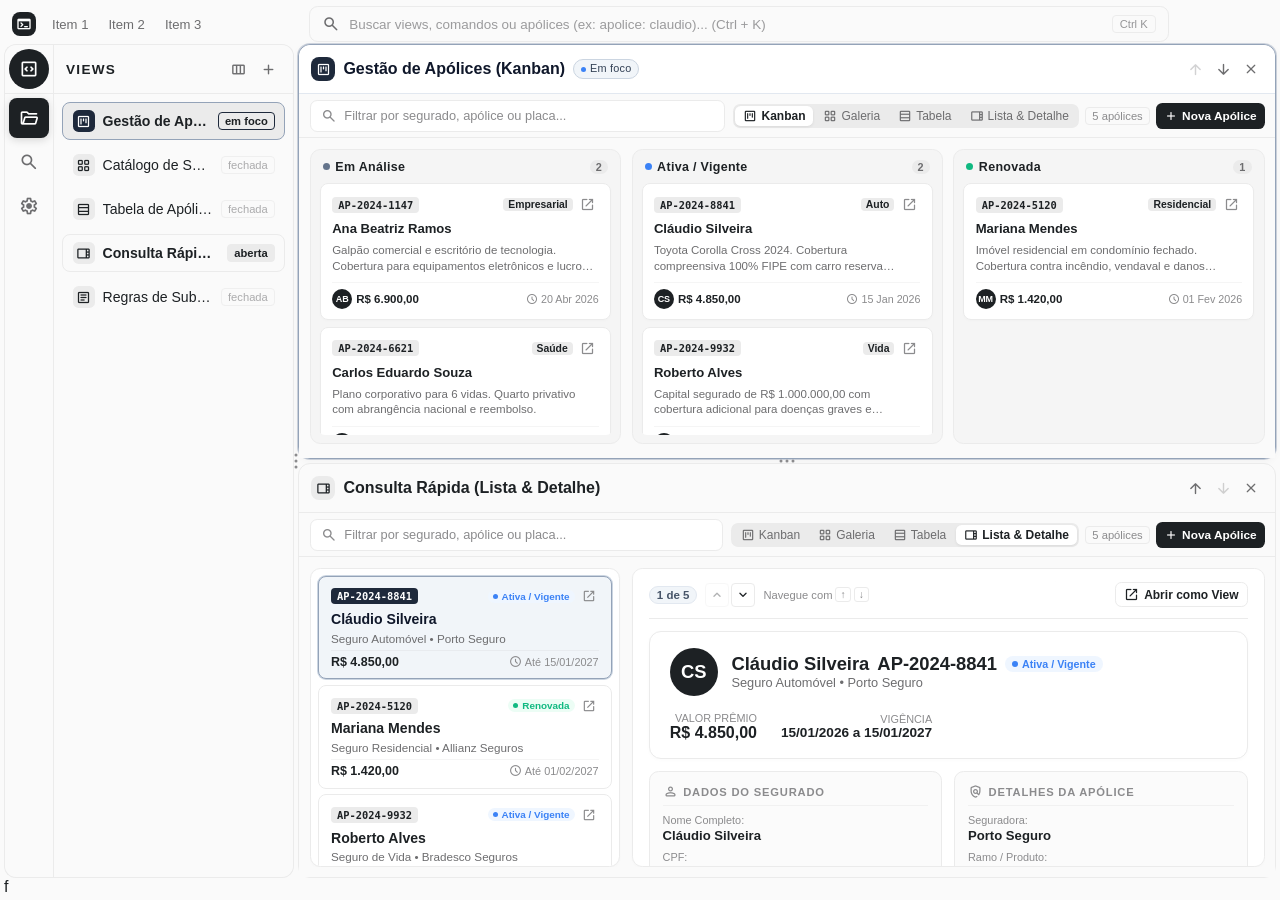
==== commit 80393f9e: "Update mockup and add PRD Co-Authored-By: Claude Opus 5.5 <noreply@anthropic.com>" ====
--- a/index.html
+++ b/index.html
@@ -23,7 +23,7 @@
             <div class="header-center">
                 <div id="smartSearchBar" class="smart-search-bar" role="search">
                     <span class="material-symbols-rounded search-icon">search</span>
-                    <input type="text" id="smartSearchInput" class="smart-search-input" placeholder="Buscar seções, comandos ou arquivos... (Ctrl + K)" autocomplete="off" spellcheck="false">
+                    <input type="text" id="smartSearchInput" class="smart-search-input" placeholder="Buscar views, comandos ou apólices (ex: apolice: claudio)... (Ctrl + K)" autocomplete="off" spellcheck="false">
                     <kbd class="search-shortcut-badge">Ctrl K</kbd>
                 </div>
                 <div id="searchDropdown" class="search-dropdown" style="display: none;">
@@ -31,6 +31,7 @@
                     <div class="search-footer">
                         <span><kbd>↑</kbd><kbd>↓</kbd> Navegar</span>
                         <span><kbd>↵</kbd> Selecionar</span>
+                        <span><kbd>Alt</kbd>+<kbd>←</kbd><kbd>→</kbd> Mover View</span>
                         <span><kbd>Esc</kbd> Fechar</span>
                     </div>
                 </div>
@@ -43,7 +44,7 @@
             <div class="nav-logo"><span class="material-symbols-rounded">code_blocks</span></div>
             <div class="nav-divider" aria-hidden="true"></div>
             <ul>
-                <li id="navItemExplorer" class="nav-item is-active" title="Explorador de Seções (Item 1)">
+                <li id="navItemExplorer" class="nav-item is-active" title="Explorador de Views (Item 1)">
                     <span class="material-symbols-rounded">folder_open</span>
                 </li>
                 <li class="nav-item" title="Pesquisa">
@@ -59,14 +60,54 @@
 
         <aside id="mAside">
             <header class="aside-header">
-                <span class="aside-title">SEÇÕES</span>
+                <span class="aside-title">VIEWS</span>
                 <div class="aside-actions">
                     <button id="btnToggleLayout" class="aside-btn" title="Alternar layout (Empilhado / Lado a Lado)" type="button">
                         <span class="material-symbols-rounded">view_agenda</span>
                     </button>
-                    <button id="btnAddSection" class="aside-btn" title="Adicionar nova seção" type="button">
-                        <span class="material-symbols-rounded">add</span>
-                    </button>
+                    <div class="aside-add-wrapper">
+                        <button id="btnAddSection" class="aside-btn" title="Adicionar nova view" type="button">
+                            <span class="material-symbols-rounded">add</span>
+                        </button>
+                        <div id="addViewMenu" class="add-view-dropdown" style="display: none;">
+                            <div class="dropdown-header">Tipo de View</div>
+                            <button class="add-view-opt" data-type="kanban" type="button">
+                                <span class="material-symbols-rounded opt-icon">view_kanban</span>
+                                <div class="opt-info">
+                                    <span class="opt-title">Quadro Kanban</span>
+                                    <span class="opt-desc">Colunas com toggle para Galeria</span>
+                                </div>
+                            </button>
+                            <button class="add-view-opt" data-type="gallery" type="button">
+                                <span class="material-symbols-rounded opt-icon">grid_view</span>
+                                <div class="opt-info">
+                                    <span class="opt-title">Visão Galeria</span>
+                                    <span class="opt-desc">Grade de cards pesquisável</span>
+                                </div>
+                            </button>
+                            <button class="add-view-opt" data-type="table" type="button">
+                                <span class="material-symbols-rounded opt-icon">table_rows</span>
+                                <div class="opt-info">
+                                    <span class="opt-title">Visão Tabela</span>
+                                    <span class="opt-desc">Linhas e colunas com ordenação</span>
+                                </div>
+                            </button>
+                            <button class="add-view-opt" data-type="list-detail" type="button">
+                                <span class="material-symbols-rounded opt-icon">view_sidebar</span>
+                                <div class="opt-info">
+                                    <span class="opt-title">Lista & Detalhes</span>
+                                    <span class="opt-desc">Consulta rápida sem abrir novas views</span>
+                                </div>
+                            </button>
+                            <button class="add-view-opt" data-type="doc" type="button">
+                                <span class="material-symbols-rounded opt-icon">description</span>
+                                <div class="opt-info">
+                                    <span class="opt-title">Documento</span>
+                                    <span class="opt-desc">Anotações e especificações</span>
+                                </div>
+                            </button>
+                        </div>
+                    </div>
                     <button id="btnCloseAsideMobile" class="aside-btn aside-close-mobile" title="Recolher painel" type="button">
                         <span class="material-symbols-rounded">expand_more</span>
                     </button>
--- a/style.css
+++ b/style.css
@@ -100,10 +100,11 @@
 #mHeader {
     grid-area: mHeader;
     display: grid;
-    grid-template-columns: 1fr auto 1fr;
+    grid-template-columns: auto 1fr auto;
     align-items: center;
     position: relative;
-    padding-inline: 0.25rem;
+    padding-inline: 0.5rem;
+    gap: 1.25rem;
     z-index: 100;
 }
 
@@ -157,21 +158,22 @@
     position: relative;
     width: 100%;
     min-width: 320px;
-    max-width: 480px;
+    max-width: 860px;
     justify-self: center;
+    margin-inline: auto;
 }
 
 /* Barra de busca inteligente */
 .smart-search-bar {
     width: 100%;
-    height: 30px;
+    height: 36px;
     background-color: var(--color-black);
     border: 1px solid var(--color-cyan);
-    border-radius: 0.5rem;
-    display: flex;
-    align-items: center;
-    padding: 0 0.6rem;
-    gap: 0.5rem;
+    border-radius: 0.55rem;
+    display: flex;
+    align-items: center;
+    padding: 0 0.75rem;
+    gap: 0.6rem;
     cursor: text;
     transition: border-color 150ms ease, box-shadow 150ms ease, background-color 150ms ease;
 
@@ -187,7 +189,7 @@
     }
 
     .search-icon {
-        font-size: 16px;
+        font-size: 18px;
         color: var(--color-text-secondary);
         flex-shrink: 0;
         transition: color 150ms ease;
@@ -202,20 +204,20 @@
         border: 0;
         outline: none;
         color: var(--color-text-primary);
-        font-size: 0.82rem;
+        font-size: 0.88rem;
         width: 100%;
         line-height: 1;
 
         &::placeholder {
             color: var(--color-text-muted);
             opacity: 0.85;
-            font-size: 0.8rem;
+            font-size: 0.84rem;
         }
     }
 
     .search-shortcut-badge {
-        font-size: 0.65rem;
-        padding: 2px 5px;
+        font-size: 0.7rem;
+        padding: 2px 7px;
         border-radius: 4px;
         border: 1px solid var(--color-outline);
         color: var(--color-text-muted);
@@ -511,6 +513,93 @@
     display: none;
 }
 
+/* Dropdown de Adicionar View */
+.aside-add-wrapper {
+    position: relative;
+}
+
+.add-view-dropdown {
+    position: absolute;
+    top: calc(100% + 6px);
+    right: 0;
+    width: 230px;
+    background-color: var(--color-bg-card);
+    border: 1px solid var(--color-outline);
+    border-radius: 0.65rem;
+    box-shadow: 0 8px 24px rgba(0, 0, 0, 0.12);
+    z-index: 100;
+    padding: 0.35rem;
+    display: flex;
+    flex-direction: column;
+    gap: 0.2rem;
+    animation: searchDropdownFade 140ms ease;
+}
+
+.add-view-dropdown .dropdown-header {
+    font-size: 0.65rem;
+    text-transform: uppercase;
+    font-weight: 700;
+    letter-spacing: 0.05rem;
+    color: var(--color-text-muted);
+    padding: 0.3rem 0.5rem 0.15rem;
+}
+
+.add-view-opt {
+    display: flex;
+    align-items: center;
+    gap: 0.5rem;
+    width: 100%;
+    padding: 0.45rem 0.5rem;
+    border: 0;
+    background: transparent;
+    border-radius: 0.45rem;
+    cursor: pointer;
+    text-align: left;
+    transition: background-color 100ms ease;
+    color: var(--color-text-primary);
+}
+
+.add-view-opt:hover {
+    background-color: var(--color-outline);
+}
+
+.add-view-opt .opt-icon {
+    font-size: 18px;
+    color: var(--color-text-secondary);
+    display: grid;
+    place-items: center;
+    width: 28px;
+    height: 28px;
+    border-radius: 0.35rem;
+    background-color: var(--color-outline);
+    flex-shrink: 0;
+}
+
+.add-view-opt:hover .opt-icon {
+    background-color: var(--color-text-primary);
+    color: #ffffff;
+}
+
+.add-view-opt .opt-info {
+    display: flex;
+    flex-direction: column;
+    min-width: 0;
+}
+
+.add-view-opt .opt-title {
+    font-size: 0.8rem;
+    font-weight: 600;
+    color: var(--color-text-primary);
+}
+
+.add-view-opt .opt-desc {
+    font-size: 0.68rem;
+    color: var(--color-text-muted);
+    white-space: nowrap;
+    overflow: hidden;
+    text-overflow: ellipsis;
+}
+
 /* ================= ASIDE SECTION LIST ================= */
 .aside-section-list {
     display: flex;
@@ -544,6 +633,22 @@
         border-color: var(--color-outline);
         font-weight: 600;
         color: var(--color-text-primary);
+    }
+
+    &.is-focused {
+        border-color: #94a3b8;
+        background-color: var(--color-outline);
+
+        .aside-item-icon {
+            background-color: #1e293b;
+            color: #ffffff;
+        }
+
+        .aside-item-badge {
+            background-color: #1e293b;
+            color: #ffffff;
+            border-color: #1e293b;
+        }
     }
 }
 
@@ -676,11 +781,60 @@
     flex: 1 1 0px;
     background-color: var(--color-black);
     transition: box-shadow 150ms ease, border-color 150ms ease;
+    outline: none;
 
     &.is-drag-over {
         border-color: var(--color-white);
         box-shadow: 0 0 0.75rem var(--color-cyan);
     }
+
+    &.is-focused {
+        border-color: #94a3b8;
+        box-shadow: 0 0 0 1px rgba(148, 163, 184, 0.45), 0 2px 8px rgba(0, 0, 0, 0.04);
+
+        .section-header {
+            background-color: #ffffff;
+            border-bottom-color: #e2e8f0;
+        }
+
+        .section-title {
+            color: #0f172a;
+        }
+
+        .section-icon {
+            background-color: #1e293b;
+            color: #ffffff;
+        }
+    }
+}
+
+.section-focus-indicator {
+    display: none;
+    align-items: center;
+    gap: 4px;
+    font-size: 0.68rem;
+    font-weight: 500;
+    padding: 1px 7px;
+    border-radius: 999px;
+    background-color: #f1f5f9;
+    color: #334155;
+    border: 1px solid #cbd5e1;
+    letter-spacing: 0.02em;
+    user-select: none;
+    line-height: 1.4;
+    flex-shrink: 0;
+
+    .focus-dot {
+        display: inline-block;
+        width: 5px;
+        height: 5px;
+        border-radius: 50%;
+        background-color: #3b82f6;
+    }
+}
+
+.main-section.is-focused .section-focus-indicator {
+    display: inline-flex;
 }
 
 .section-header {
@@ -695,6 +849,7 @@
     flex-shrink: 0;
     cursor: grab;
     user-select: none;
+    transition: background-color 150ms ease, border-color 150ms ease;
 
     &:active {
         cursor: grabbing;
@@ -717,12 +872,16 @@
     color: var(--color-text-primary);
     border-radius: 0.5rem;
     flex-shrink: 0;
+    transition: background-color 150ms ease, color 150ms ease;
 }
 
 .section-title {
     min-width: 0;
     font-weight: 600;
     color: var(--color-text-primary);
+    white-space: nowrap;
+    overflow: hidden;
+    text-overflow: ellipsis;
 }
 
 .section-header-actions {
@@ -776,21 +935,1046 @@
 }
 
 .section-body {
-    padding: 1.25rem;
+    padding: 0;
+    flex: 1;
+    min-height: 0;
+    overflow: hidden;
+    color: var(--color-white);
+    display: flex;
+    flex-direction: column;
+}
+
+/* ========================================================
+   VIEW CONTAINER & VIEW TOOLBAR (KANBAN / GALERIA TOGGLE)
+   ======================================================== */
+.view-container {
+    display: flex;
+    flex-direction: column;
+    height: 100%;
+    width: 100%;
+    min-height: 0;
+    overflow: hidden;
+    background-color: var(--color-black);
+}
+
+.view-toolbar {
+    display: flex;
+    align-items: center;
+    justify-content: space-between;
+    gap: 0.5rem;
+    padding: 0.35rem 0.65rem;
+    border-bottom: 1px solid var(--color-outline);
+    background-color: var(--color-black);
+    flex-shrink: 0;
+    user-select: none;
+}
+
+.view-toolbar-left {
+    display: flex;
+    align-items: center;
+    gap: 0.4rem;
+    flex: 1;
+    min-width: 180px;
+    max-width: 540px;
+}
+
+.view-search-box {
+    display: flex;
+    align-items: center;
+    gap: 0.45rem;
+    background-color: var(--color-bg-card);
+    border: 1px solid var(--color-outline);
+    border-radius: 0.45rem;
+    padding: 0 0.65rem;
+    height: 32px;
+    width: 100%;
+    transition: border-color 120ms ease, box-shadow 120ms ease;
+}
+
+.view-search-box:focus-within {
+    border-color: var(--color-text-primary);
+    box-shadow: 0 0 0.4rem var(--color-outline-focus);
+}
+
+.view-search-icon {
+    font-size: 16px;
+    color: var(--color-text-muted);
+    flex-shrink: 0;
+}
+
+.view-filter-input {
+    border: 0;
+    outline: none;
+    background: transparent;
+    font-size: 0.84rem;
+    color: var(--color-text-primary);
+    width: 100%;
+}
+
+.view-filter-input::placeholder {
+    color: var(--color-text-muted);
+    font-size: 0.8rem;
+}
+
+.view-filter-clear {
+    border: 0;
+    background: transparent;
+    cursor: pointer;
+    display: grid;
+    place-items: center;
+    color: var(--color-text-muted);
+    padding: 0;
+    font-size: 14px;
+    line-height: 1;
+}
+
+.view-filter-clear:hover {
+    color: var(--color-text-primary);
+}
+
+.view-toolbar-right {
+    display: flex;
+    align-items: center;
+    gap: 0.4rem;
+    flex-shrink: 0;
+}
+
+/* Toggle Segmentado: [ ⊞ Kanban ] [ ▦ Galeria ] */
+.view-mode-toggle {
+    display: inline-flex;
+    background-color: var(--color-outline);
+    border-radius: 0.45rem;
+    padding: 2px;
+    gap: 2px;
+}
+
+.mode-toggle-btn {
+    display: inline-flex;
+    align-items: center;
+    gap: 0.25rem;
+    border: 0;
+    background: transparent;
+    color: var(--color-text-secondary);
+    padding: 3px 8px;
+    border-radius: 0.35rem;
+    font-size: 0.75rem;
+    font-weight: 500;
+    cursor: pointer;
+    transition: all 120ms ease;
+    line-height: 1;
+}
+
+.mode-toggle-btn .material-symbols-rounded {
+    font-size: 14px;
+}
+
+.mode-toggle-btn:hover {
+    color: var(--color-text-primary);
+}
+
+.mode-toggle-btn.is-active {
+    background-color: var(--color-bg-card);
+    color: var(--color-text-primary);
+    font-weight: 600;
+    box-shadow: 0 1px 3px rgba(0, 0, 0, 0.08);
+}
+
+.view-item-count {
+    font-size: 0.7rem;
+    color: var(--color-text-muted);
+    padding: 2px 6px;
+    border-radius: 4px;
+    border: 1px solid var(--color-outline);
+    white-space: nowrap;
+}
+
+.view-add-card-btn {
+    display: inline-flex;
+    align-items: center;
+    gap: 0.25rem;
+    height: 26px;
+    padding: 0 8px;
+    background-color: var(--color-text-primary);
+    color: #ffffff;
+    border: 0;
+    border-radius: 0.4rem;
+    font-size: 0.74rem;
+    font-weight: 600;
+    cursor: pointer;
+    transition: background-color 120ms ease, transform 100ms ease;
+}
+
+.view-add-card-btn:hover {
+    background-color: #35393d;
+    transform: translateY(-0.5px);
+}
+
+.view-add-card-btn .material-symbols-rounded {
+    font-size: 14px;
+}
+
+.view-content {
+    flex: 1;
+    min-height: 0;
+    overflow-y: auto;
+    padding: 0.65rem;
+    display: flex;
+    flex-direction: column;
+}
+
+/* ========================================================
+   VISÃO KANBAN (COLUNAS & CARDS ARRASTÁVEIS)
+   ======================================================== */
+.kanban-board {
+    display: flex;
+    gap: 0.65rem;
+    overflow-x: auto;
+    overflow-y: hidden;
+    flex: 1;
+    min-height: 0;
+    align-items: stretch;
+    padding-bottom: 4px;
+}
+
+.kanban-column {
+    flex: 1 1 0px;
+    min-width: 220px;
+    max-width: 320px;
+    background-color: rgba(0, 0, 0, 0.02);
+    border: 1px solid var(--color-outline);
+    border-radius: 0.65rem;
+    display: flex;
+    flex-direction: column;
+    padding: 0.45rem;
+    min-height: 0;
+}
+
+.kanban-col-header {
+    display: flex;
+    align-items: center;
+    justify-content: space-between;
+    padding: 0.2rem 0.3rem 0.45rem;
+    font-size: 0.78rem;
+    font-weight: 700;
+    letter-spacing: 0.02rem;
+    color: var(--color-text-primary);
+    user-select: none;
+}
+
+.col-header-left {
+    display: flex;
+    align-items: center;
+    gap: 0.35rem;
+}
+
+.col-status-dot {
+    width: 7px;
+    height: 7px;
+    border-radius: 50%;
+}
+
+.col-count-badge {
+    font-size: 0.68rem;
+    font-weight: 600;
+    background-color: var(--color-outline);
+    color: var(--color-text-secondary);
+    border-radius: 8px;
+    padding: 1px 6px;
+}
+
+.kanban-cards-track {
+    display: flex;
+    flex-direction: column;
+    gap: 0.45rem;
+    overflow-y: auto;
+    flex: 1;
+    min-height: 60px;
+    padding: 2px;
+    border-radius: 0.45rem;
+    transition: background-color 150ms ease, outline 150ms ease;
+}
+
+.kanban-cards-track.is-drag-target {
+    background-color: rgba(29, 33, 36, 0.04);
+    outline: 2px dashed var(--color-text-secondary);
+    outline-offset: -2px;
+}
+
+.kanban-card {
+    background-color: var(--color-bg-card);
+    border: 1px solid var(--color-outline);
+    border-radius: 0.5rem;
+    padding: 0.6rem 0.7rem;
+    display: flex;
+    flex-direction: column;
+    gap: 0.35rem;
+    cursor: grab;
+    user-select: none;
+    box-shadow: 0 1px 3px rgba(0, 0, 0, 0.02);
+    transition: transform 120ms ease, box-shadow 120ms ease, border-color 120ms ease, opacity 120ms ease;
+}
+
+.kanban-card:hover {
+    border-color: var(--color-outline-focus);
+    box-shadow: 0 3px 10px rgba(0, 0, 0, 0.05);
+    transform: translateY(-1px);
+}
+
+.kanban-card:active {
+    cursor: grabbing;
+}
+
+.kanban-card.is-dragging {
+    opacity: 0.35;
+    transform: scale(0.97);
+}
+
+.card-top-meta {
+    display: flex;
+    align-items: center;
+    justify-content: space-between;
+    gap: 0.35rem;
+}
+
+.card-tag {
+    font-size: 0.65rem;
+    font-weight: 600;
+    padding: 1px 5px;
+    border-radius: 4px;
+    background-color: var(--color-outline);
+    color: var(--color-text-primary);
+}
+
+.card-priority {
+    font-size: 0.65rem;
+    display: flex;
+    align-items: center;
+    gap: 3px;
+    color: var(--color-text-muted);
+}
+
+.priority-dot {
+    width: 6px;
+    height: 6px;
+    border-radius: 50%;
+    flex-shrink: 0;
+}
+
+.card-title {
+    font-size: 0.82rem;
+    font-weight: 600;
+    color: var(--color-text-primary);
+    line-height: 1.25;
+}
+
+.card-title mark,
+.card-desc mark {
+    background-color: #fef08a;
+    color: #1d2124;
+    padding: 0 2px;
+    border-radius: 2px;
+}
+
+.card-desc {
+    font-size: 0.72rem;
+    color: var(--color-text-secondary);
+    line-height: 1.35;
+    display: -webkit-box;
+    -webkit-line-clamp: 2;
+    -webkit-box-orient: vertical;
+    overflow: hidden;
+}
+
+.card-footer {
+    display: flex;
+    align-items: center;
+    justify-content: space-between;
+    padding-top: 0.35rem;
+    margin-top: 0.15rem;
+    border-top: 1px solid rgba(0, 0, 0, 0.04);
+}
+
+.card-assignee {
+    width: 20px;
+    height: 20px;
+    border-radius: 50%;
+    background-color: var(--color-text-primary);
+    color: #ffffff;
+    font-size: 9px;
+    font-weight: 700;
+    display: grid;
+    place-items: center;
+    flex-shrink: 0;
+}
+
+.card-date {
+    display: flex;
+    align-items: center;
+    gap: 3px;
+    font-size: 0.67rem;
+    color: var(--color-text-muted);
+}
+
+.card-date .material-symbols-rounded {
+    font-size: 12px;
+}
+
+/* ========================================================
+   VISÃO GALERIA (GRADE DE CARDS COM ALTA VISIBILIDADE)
+   ======================================================== */
+.gallery-grid {
+    display: grid;
+    grid-template-columns: repeat(auto-fill, minmax(240px, 1fr));
+    align-content: start;
+    align-items: start;
+    gap: 0.65rem;
+    overflow-y: auto;
+    flex: 1;
+    min-height: 0;
+    padding-bottom: 8px;
+}
+
+.gallery-card {
+    background-color: var(--color-bg-card);
+    border: 1px solid var(--color-outline);
+    border-radius: 0.65rem;
+    padding: 0.8rem;
+    display: flex;
+    flex-direction: column;
+    gap: 0.45rem;
+    cursor: pointer;
+    transition: transform 120ms ease, box-shadow 120ms ease, border-color 120ms ease;
+    position: relative;
+    box-shadow: 0 1px 4px rgba(0, 0, 0, 0.02);
+    height: auto;
+}
+
+.gallery-card:hover {
+    border-color: var(--color-outline-focus);
+    box-shadow: 0 5px 16px rgba(0, 0, 0, 0.06);
+    transform: translateY(-2px);
+}
+
+.gallery-card-top {
+    display: flex;
+    align-items: center;
+    justify-content: space-between;
+    gap: 0.4rem;
+}
+
+.gallery-status-pill {
+    display: inline-flex;
+    align-items: center;
+    gap: 4px;
+    font-size: 0.67rem;
+    font-weight: 600;
+    padding: 2px 7px;
+    border-radius: 12px;
+}
+
+.gallery-card-title {
+    font-size: 0.88rem;
+    font-weight: 600;
+    color: var(--color-text-primary);
+    line-height: 1.3;
+}
+
+.gallery-card-desc {
+    font-size: 0.75rem;
+    color: var(--color-text-secondary);
+    line-height: 1.4;
+    display: -webkit-box;
+    -webkit-line-clamp: 3;
+    -webkit-box-orient: vertical;
+    overflow: hidden;
+    margin-bottom: 0.2rem;
+}
+
+.gallery-card-footer {
+    display: flex;
+    align-items: center;
+    justify-content: space-between;
+    padding-top: 0.5rem;
+    border-top: 1px solid var(--color-outline);
+    font-size: 0.7rem;
+    color: var(--color-text-muted);
+}
+
+.gallery-assignee-info {
+    display: flex;
+    align-items: center;
+    gap: 0.35rem;
+}
+
+.gallery-status-select {
+    border: 1px solid var(--color-outline);
+    background: var(--color-bg-card);
+    color: var(--color-text-primary);
+    border-radius: 4px;
+    font-size: 0.68rem;
+    padding: 2px 4px;
+    cursor: pointer;
+    outline: none;
+}
+
+/* ========================================================
+   VISÃO DOCUMENTO (OUTRO TIPO DE VIEW DISPONÍVEL)
+   ======================================================== */
+.doc-view {
     flex: 1;
     overflow-y: auto;
-    color: var(--color-white);
-
-    h3 {
-        font-size: 1.05rem;
-        margin-bottom: 0.5rem;
-        font-weight: 600;
-    }
-
-    p {
-        font-size: 0.88rem;
-        color: var(--color-text-secondary);
-        line-height: 1.45;
+    padding: 1rem 1.25rem;
+    color: var(--color-text-primary);
+    background-color: var(--color-bg-card);
+    border-radius: 0.5rem;
+    border: 1px solid var(--color-outline);
+    display: flex;
+    flex-direction: column;
+    gap: 0.65rem;
+}
+
+.doc-view-title {
+    font-size: 1.05rem;
+    font-weight: 700;
+    border-bottom: 1px solid var(--color-outline);
+    padding-bottom: 0.4rem;
+}
+
+.doc-view-textarea {
+    width: 100%;
+    flex: 1;
+    min-height: 140px;
+    border: 0;
+    outline: none;
+    resize: none;
+    font-family: inherit;
+    font-size: 0.84rem;
+    line-height: 1.55;
+    color: var(--color-text-secondary);
+    background: transparent;
+}
+
+/* ========================================================
+   VISÃO TABELA (TABLE VIEW)
+   ======================================================== */
+.table-container {
+    flex: 1;
+    min-height: 0;
+    overflow: auto;
+    background-color: var(--color-bg-card);
+    border: 1px solid var(--color-outline);
+    border-radius: 0.65rem;
+    box-shadow: 0 1px 3px rgba(0, 0, 0, 0.02);
+}
+
+.view-table {
+    width: 100%;
+    border-collapse: collapse;
+    font-size: 0.8rem;
+    text-align: left;
+    white-space: nowrap;
+}
+
+.view-table thead {
+    background-color: var(--color-black);
+    position: sticky;
+    top: 0;
+    z-index: 10;
+}
+
+.view-table th {
+    padding: 0.6rem 0.75rem;
+    font-size: 0.72rem;
+    font-weight: 700;
+    letter-spacing: 0.04rem;
+    text-transform: uppercase;
+    color: var(--color-text-muted);
+    border-bottom: 1px solid var(--color-outline);
+}
+
+.view-table td {
+    padding: 0.55rem 0.75rem;
+    border-bottom: 1px solid rgba(0, 0, 0, 0.04);
+    color: var(--color-text-primary);
+    vertical-align: middle;
+}
+
+.view-table tbody tr {
+    cursor: pointer;
+    transition: background-color 100ms ease;
+}
+
+.view-table tbody tr:hover {
+    background-color: rgba(0, 0, 0, 0.025);
+}
+
+.table-policy-cell {
+    font-family: monospace;
+    font-size: 0.75rem;
+    font-weight: 700;
+    color: var(--color-text-primary);
+    background-color: var(--color-outline);
+    padding: 2px 6px;
+    border-radius: 4px;
+    display: inline-block;
+}
+
+.table-client-cell {
+    display: flex;
+    align-items: center;
+    gap: 0.45rem;
+    font-weight: 600;
+}
+
+.table-actions {
+    display: flex;
+    align-items: center;
+    gap: 0.25rem;
+}
+
+.table-btn {
+    width: 26px;
+    height: 26px;
+    border: 0;
+    background: transparent;
+    border-radius: 0.35rem;
+    color: var(--color-text-secondary);
+    cursor: pointer;
+    display: grid;
+    place-items: center;
+    transition: background-color 120ms ease, color 120ms ease;
+}
+
+.table-btn:hover {
+    background-color: var(--color-outline);
+    color: var(--color-text-primary);
+}
+
+.table-btn .material-symbols-rounded {
+    font-size: 16px;
+}
+
+/* Botão de abrir em nova view nos cards */
+.card-open-btn {
+    width: 22px;
+    height: 22px;
+    border: 0;
+    background: transparent;
+    border-radius: 0.35rem;
+    color: var(--color-text-muted);
+    cursor: pointer;
+    display: grid;
+    place-items: center;
+    transition: all 120ms ease;
+    padding: 0;
+}
+
+.card-open-btn:hover {
+    background-color: var(--color-outline);
+    color: var(--color-text-primary);
+}
+
+.card-open-btn .material-symbols-rounded {
+    font-size: 15px;
+}
+
+/* ========================================================
+   ESTILOS DE CADASTRO E DADOS DA APÓLICE
+   ======================================================== */
+
+.cadastro-card-grid {
+    display: grid;
+    grid-template-columns: repeat(2, 1fr);
+    gap: 0.75rem;
+}
+
+@media (max-width: 600px) {
+    .cadastro-card-grid {
+        grid-template-columns: 1fr;
+    }
+}
+
+.cadastro-box {
+    background-color: rgba(0, 0, 0, 0.015);
+    border: 1px solid var(--color-outline);
+    border-radius: 0.6rem;
+    padding: 0.8rem;
+    display: flex;
+    flex-direction: column;
+    gap: 0.5rem;
+}
+
+.cadastro-box-title {
+    font-size: 0.7rem;
+    font-weight: 700;
+    text-transform: uppercase;
+    letter-spacing: 0.05rem;
+    color: var(--color-text-muted);
+    display: flex;
+    align-items: center;
+    gap: 0.35rem;
+    padding-bottom: 0.35rem;
+    border-bottom: 1px solid rgba(0, 0, 0, 0.04);
+}
+
+.cadastro-box-title .material-symbols-rounded {
+    font-size: 15px;
+}
+
+.field-pair {
+    display: flex;
+    flex-direction: column;
+    gap: 2px;
+}
+
+.field-pair .label {
+    font-size: 0.68rem;
+    color: var(--color-text-muted);
+}
+
+.field-pair .value {
+    font-size: 0.82rem;
+    font-weight: 600;
+}
+
+/* ========================================================
+   VIEW DE CADASTRO NO WORKSPACE (TIPO 'CADASTRO')
+   ======================================================== */
+.cadastro-view-container {
+    flex: 1;
+    min-height: 0;
+    overflow-y: auto;
+    padding: 1rem;
+    display: flex;
+    flex-direction: column;
+    gap: 1rem;
+    background-color: var(--color-black);
+}
+
+.cadastro-hero {
+    background-color: var(--color-bg-card);
+    border: 1px solid var(--color-outline);
+    border-radius: 0.75rem;
+    padding: 1rem 1.25rem;
+    display: flex;
+    align-items: center;
+    justify-content: space-between;
+    gap: 1rem;
+    flex-wrap: wrap;
+    box-shadow: 0 1px 4px rgba(0, 0, 0, 0.02);
+}
+
+.cadastro-hero-left {
+    display: flex;
+    align-items: center;
+    gap: 0.85rem;
+}
+
+.cadastro-hero-avatar {
+    width: 48px;
+    height: 48px;
+    border-radius: 50%;
+    background-color: var(--color-text-primary);
+    color: #ffffff;
+    font-size: 1.15rem;
+    font-weight: 700;
+    display: grid;
+    place-items: center;
+}
+
+.cadastro-hero-title {
+    font-size: 1.15rem;
+    font-weight: 700;
+    color: var(--color-text-primary);
+    display: flex;
+    align-items: center;
+    gap: 0.5rem;
+}
+
+.cadastro-hero-sub {
+    font-size: 0.8rem;
+    color: var(--color-text-secondary);
+}
+
+.cadastro-hero-stats {
+    display: flex;
+    align-items: center;
+    gap: 1.5rem;
+}
+
+.hero-stat-item {
+    display: flex;
+    flex-direction: column;
+    align-items: flex-end;
+}
+
+.hero-stat-label {
+    font-size: 0.68rem;
+    text-transform: uppercase;
+    color: var(--color-text-muted);
+}
+
+.hero-stat-val {
+    font-size: 1rem;
+    font-weight: 700;
+    color: var(--color-text-primary);
+}
+
+/* ========================================================
+   VISÃO LIST DETAIL (LISTA & DETALHES INTEGRADA)
+   ======================================================== */
+.list-detail-container {
+    display: flex;
+    flex: 1;
+    min-height: 0;
+    height: 100%;
+    gap: 0.75rem;
+    overflow: hidden;
+}
+
+.list-detail-master {
+    flex: 0 0 310px;
+    min-width: 250px;
+    max-width: 380px;
+    display: flex;
+    flex-direction: column;
+    background-color: var(--color-bg-card);
+    border: 1px solid var(--color-outline);
+    border-radius: 0.65rem;
+    overflow: hidden;
+    outline: none;
+    box-shadow: 0 1px 3px rgba(0, 0, 0, 0.02);
+    transition: border-color 150ms ease;
+
+    &:focus-visible {
+        border-color: #94a3b8;
+    }
+}
+
+.list-detail-items {
+    flex: 1;
+    min-height: 0;
+    overflow-y: auto;
+    padding: 0.45rem;
+    display: flex;
+    flex-direction: column;
+    gap: 0.35rem;
+}
+
+.list-detail-item {
+    padding: 0.6rem 0.75rem;
+    border-radius: 0.5rem;
+    border: 1px solid var(--color-outline);
+    background-color: #ffffff;
+    cursor: pointer;
+    user-select: none;
+    transition: background-color 120ms ease, border-color 120ms ease, box-shadow 120ms ease;
+    display: flex;
+    flex-direction: column;
+    gap: 0.3rem;
+
+    &:hover {
+        background-color: var(--color-outline);
+        border-color: #d1d5db;
+    }
+
+    &.is-selected {
+        background-color: #f1f5f9;
+        border-color: #94a3b8;
+        box-shadow: 0 0 0 1px #cbd5e1;
+
+        .list-item-title {
+            color: #0f172a;
+        }
+
+        .table-policy-cell {
+            background-color: #1e293b;
+            color: #ffffff;
+        }
+    }
+}
+
+.list-item-top {
+    display: flex;
+    align-items: center;
+    justify-content: space-between;
+    gap: 0.35rem;
+}
+
+.list-item-title {
+    font-size: 0.88rem;
+    font-weight: 700;
+    color: var(--color-text-primary);
+    overflow: hidden;
+    text-overflow: ellipsis;
+    white-space: nowrap;
+}
+
+.list-item-sub {
+    font-size: 0.73rem;
+    color: var(--color-text-secondary);
+    overflow: hidden;
+    text-overflow: ellipsis;
+    white-space: nowrap;
+}
+
+.list-item-footer {
+    display: flex;
+    align-items: center;
+    justify-content: space-between;
+    padding-top: 0.25rem;
+    border-top: 1px solid rgba(0, 0, 0, 0.04);
+}
+
+.list-item-price {
+    font-size: 0.78rem;
+    font-weight: 700;
+    color: var(--color-text-primary);
+}
+
+.list-item-date {
+    display: flex;
+    align-items: center;
+    gap: 3px;
+    font-size: 0.68rem;
+    color: var(--color-text-muted);
+
+    .material-symbols-rounded {
+        font-size: 13px;
+    }
+}
+
+.list-item-detach-btn {
+    width: 20px;
+    height: 20px;
+    display: grid;
+    place-items: center;
+    background: transparent;
+    border: none;
+    color: var(--color-text-muted);
+    border-radius: 4px;
+    cursor: pointer;
+    transition: background-color 100ms ease, color 100ms ease;
+
+    .material-symbols-rounded {
+        font-size: 14px;
+    }
+
+    &:hover {
+        background-color: var(--color-outline);
+        color: var(--color-text-primary);
+    }
+}
+
+.list-detail-pane {
+    flex: 1;
+    min-width: 0;
+    min-height: 0;
+    overflow-y: auto;
+    background-color: var(--color-bg-card);
+    border: 1px solid var(--color-outline);
+    border-radius: 0.65rem;
+    padding: 0.85rem 1rem;
+    display: flex;
+    flex-direction: column;
+    box-shadow: 0 1px 3px rgba(0, 0, 0, 0.02);
+}
+
+.list-detail-header-nav {
+    display: flex;
+    align-items: center;
+    justify-content: space-between;
+    gap: 0.75rem;
+    padding-bottom: 0.65rem;
+    margin-bottom: 0.75rem;
+    border-bottom: 1px solid var(--color-outline);
+    flex-wrap: wrap;
+}
+
+.detail-nav-left {
+    display: flex;
+    align-items: center;
+    gap: 0.5rem;
+}
+
+.detail-counter-badge {
+    font-size: 0.72rem;
+    font-weight: 600;
+    padding: 2px 7px;
+    border-radius: 999px;
+    background-color: #f1f5f9;
+    color: #475569;
+    border: 1px solid #e2e8f0;
+}
+
+.detail-nav-btns {
+    display: flex;
+    align-items: center;
+    gap: 2px;
+}
+
+.detail-btn-prev,
+.detail-btn-next {
+    width: 24px;
+    height: 24px;
+    border: 1px solid var(--color-outline);
+    background-color: var(--color-bg-card);
+    border-radius: 4px;
+    display: grid;
+    place-items: center;
+    cursor: pointer;
+    color: var(--color-text-primary);
+    transition: background-color 120ms ease;
+
+    .material-symbols-rounded {
+        font-size: 16px;
+    }
+
+    &:hover:not(:disabled) {
+        background-color: var(--color-outline);
+    }
+
+    &:disabled {
+        opacity: 0.35;
+        cursor: not-allowed;
+    }
+}
+
+.detail-help-tip {
+    font-size: 0.7rem;
+    color: var(--color-text-muted);
+    display: flex;
+    align-items: center;
+    gap: 3px;
+
+    kbd {
+        padding: 1px 4px;
+        border: 1px solid var(--color-outline);
+        border-radius: 3px;
+        font-size: 0.65rem;
+    }
+}
+
+.detail-open-view-btn {
+    display: inline-flex;
+    align-items: center;
+    gap: 5px;
+    padding: 4px 8px;
+    font-size: 0.75rem;
+    font-weight: 600;
+    color: var(--color-text-primary);
+    background-color: transparent;
+    border: 1px solid var(--color-outline);
+    border-radius: 0.4rem;
+    cursor: pointer;
+    transition: background-color 120ms ease;
+
+    .material-symbols-rounded {
+        font-size: 15px;
+    }
+
+    &:hover {
+        background-color: var(--color-outline);
     }
 }
 
@@ -1079,10 +2263,67 @@
     }
 
     .section-body {
-        padding: 1rem;
+        padding: 0;
         flex: 1;
+        display: flex;
+        flex-direction: column;
+        overflow: hidden;
+    }
+
+    .view-toolbar {
+        padding: 0.35rem 0.5rem;
+        gap: 0.35rem;
+        flex-wrap: wrap;
+    }
+
+    .view-toolbar-left {
+        max-width: none;
+        flex: 1 1 100%;
+    }
+
+    .view-toolbar-right {
+        width: 100%;
+        justify-content: space-between;
+    }
+
+    .kanban-board {
+        scroll-snap-type: x mandatory;
+        padding-bottom: 8px;
+    }
+
+    .kanban-column {
+        flex: 0 0 80vw;
+        min-width: 0;
+        max-width: none;
+        scroll-snap-align: start;
+    }
+
+    .gallery-grid {
+        grid-template-columns: 1fr;
+        align-content: start;
+        align-items: start;
+    }
+
+    .list-detail-container {
+        flex-direction: column;
+        gap: 0.5rem;
         overflow-y: auto;
-        -webkit-overflow-scrolling: touch;
+    }
+
+    .list-detail-master {
+        flex: 0 0 auto;
+        max-height: 220px;
+        min-width: 0;
+        max-width: none;
+        width: 100%;
+    }
+
+    .list-detail-pane {
+        flex: 1 0 auto;
+        min-width: 0;
+        width: 100%;
+        overflow-y: visible;
+        padding: 0.75rem;
     }
 
     /* Oculta divisórias de drag no mobile */
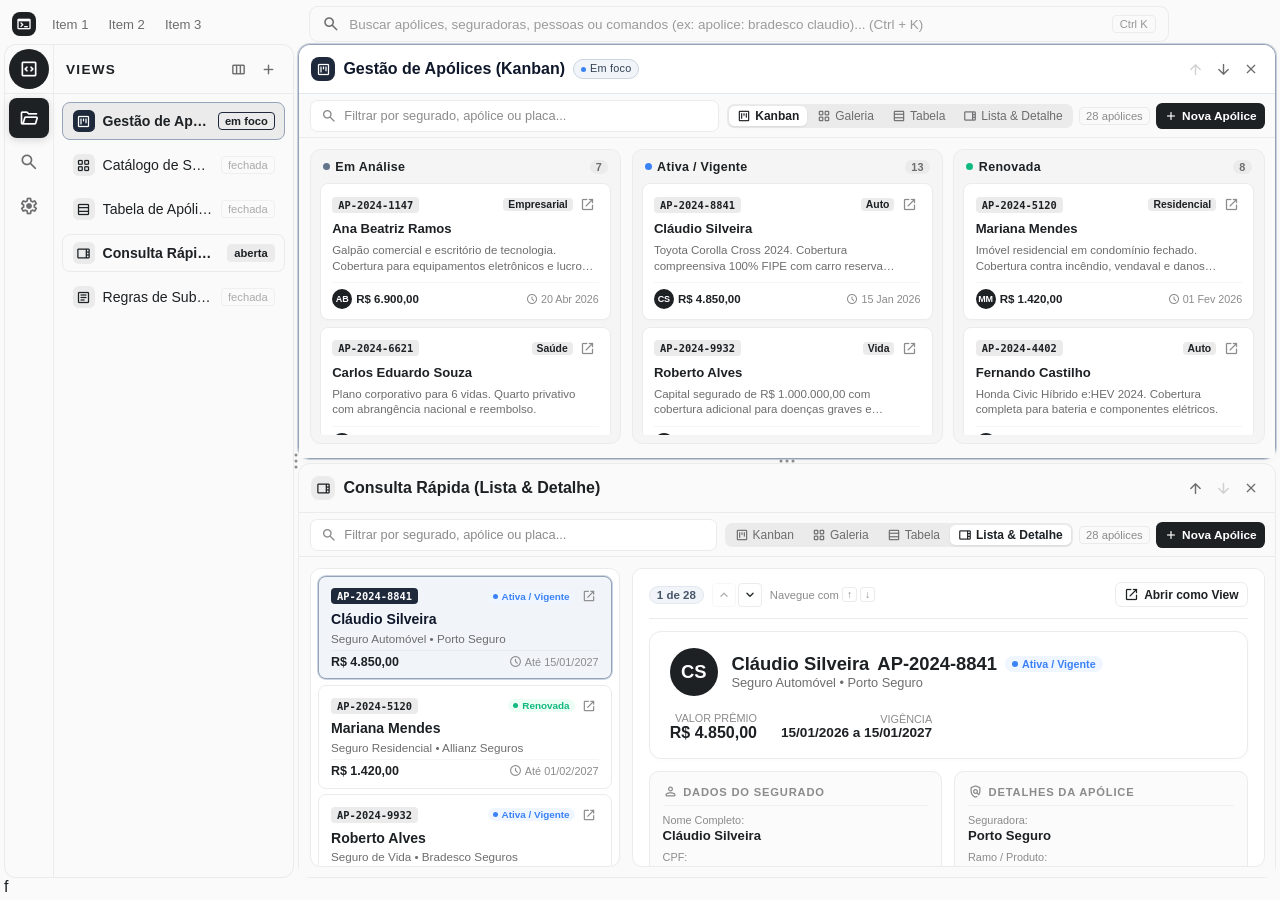
==== commit 0929bd77: "Update mockup and PRD Co-Authored-By: Claude Opus 5.5 <noreply@anthropic.com>" ====
--- a/index.html
+++ b/index.html
@@ -23,12 +23,13 @@
             <div class="header-center">
                 <div id="smartSearchBar" class="smart-search-bar" role="search">
                     <span class="material-symbols-rounded search-icon">search</span>
-                    <input type="text" id="smartSearchInput" class="smart-search-input" placeholder="Buscar views, comandos ou apólices (ex: apolice: claudio)... (Ctrl + K)" autocomplete="off" spellcheck="false">
+                    <input type="text" id="smartSearchInput" class="smart-search-input" placeholder="Buscar apólices, seguradoras, pessoas ou comandos (ex: apolice: bradesco claudio)... (Ctrl + K)" autocomplete="off" spellcheck="false">
                     <kbd class="search-shortcut-badge">Ctrl K</kbd>
                 </div>
                 <div id="searchDropdown" class="search-dropdown" style="display: none;">
                     <div id="searchResults" class="search-results"></div>
                     <div class="search-footer">
+                        <span><kbd>Tab</kbd> Completar</span>
                         <span><kbd>↑</kbd><kbd>↓</kbd> Navegar</span>
                         <span><kbd>↵</kbd> Selecionar</span>
                         <span><kbd>Alt</kbd>+<kbd>←</kbd><kbd>→</kbd> Mover View</span>
--- a/style.css
+++ b/style.css
@@ -270,7 +270,7 @@
 
 .search-item {
     display: grid;
-    grid-template-columns: 24px 1fr auto;
+    grid-template-columns: 24px 1fr auto auto;
     gap: 0.5rem;
     align-items: center;
     padding: 0.45rem 0.6rem;
@@ -293,10 +293,33 @@
         transition: background-color 100ms ease, color 100ms ease;
     }
 
+    .search-item-info {
+        display: flex;
+        flex-direction: column;
+        min-width: 0;
+        gap: 1px;
+    }
+
     .search-item-title {
         overflow: hidden;
         text-overflow: ellipsis;
         white-space: nowrap;
+
+        mark {
+            background-color: transparent;
+            color: var(--color-text-primary);
+            font-weight: 700;
+            text-decoration: underline;
+        }
+    }
+
+    .search-item-sub {
+        font-size: 0.72rem;
+        color: var(--color-text-secondary);
+        white-space: nowrap;
+        overflow: hidden;
+        text-overflow: ellipsis;
+        opacity: 0.85;
 
         mark {
             background-color: transparent;
@@ -315,9 +338,34 @@
         color: var(--color-text-muted);
     }
 
+    .search-item-tab-hint {
+        display: none;
+        align-items: center;
+        gap: 2px;
+        font-size: 0.65rem;
+        padding: 1px 5px;
+        border-radius: 3px;
+        background-color: #ffffff;
+        border: 1px solid #cbd5e1;
+        color: #334155;
+        font-weight: 600;
+        white-space: nowrap;
+
+        kbd {
+            font-family: inherit;
+            font-size: 0.62rem;
+            color: #0f172a;
+        }
+    }
+
     &:hover,
     &.is-selected {
         background-color: var(--color-outline);
+        color: var(--color-text-primary);
+
+        .search-item-tab-hint {
+            display: inline-flex;
+        }
         color: var(--color-text-primary);
 
         .search-item-icon {
